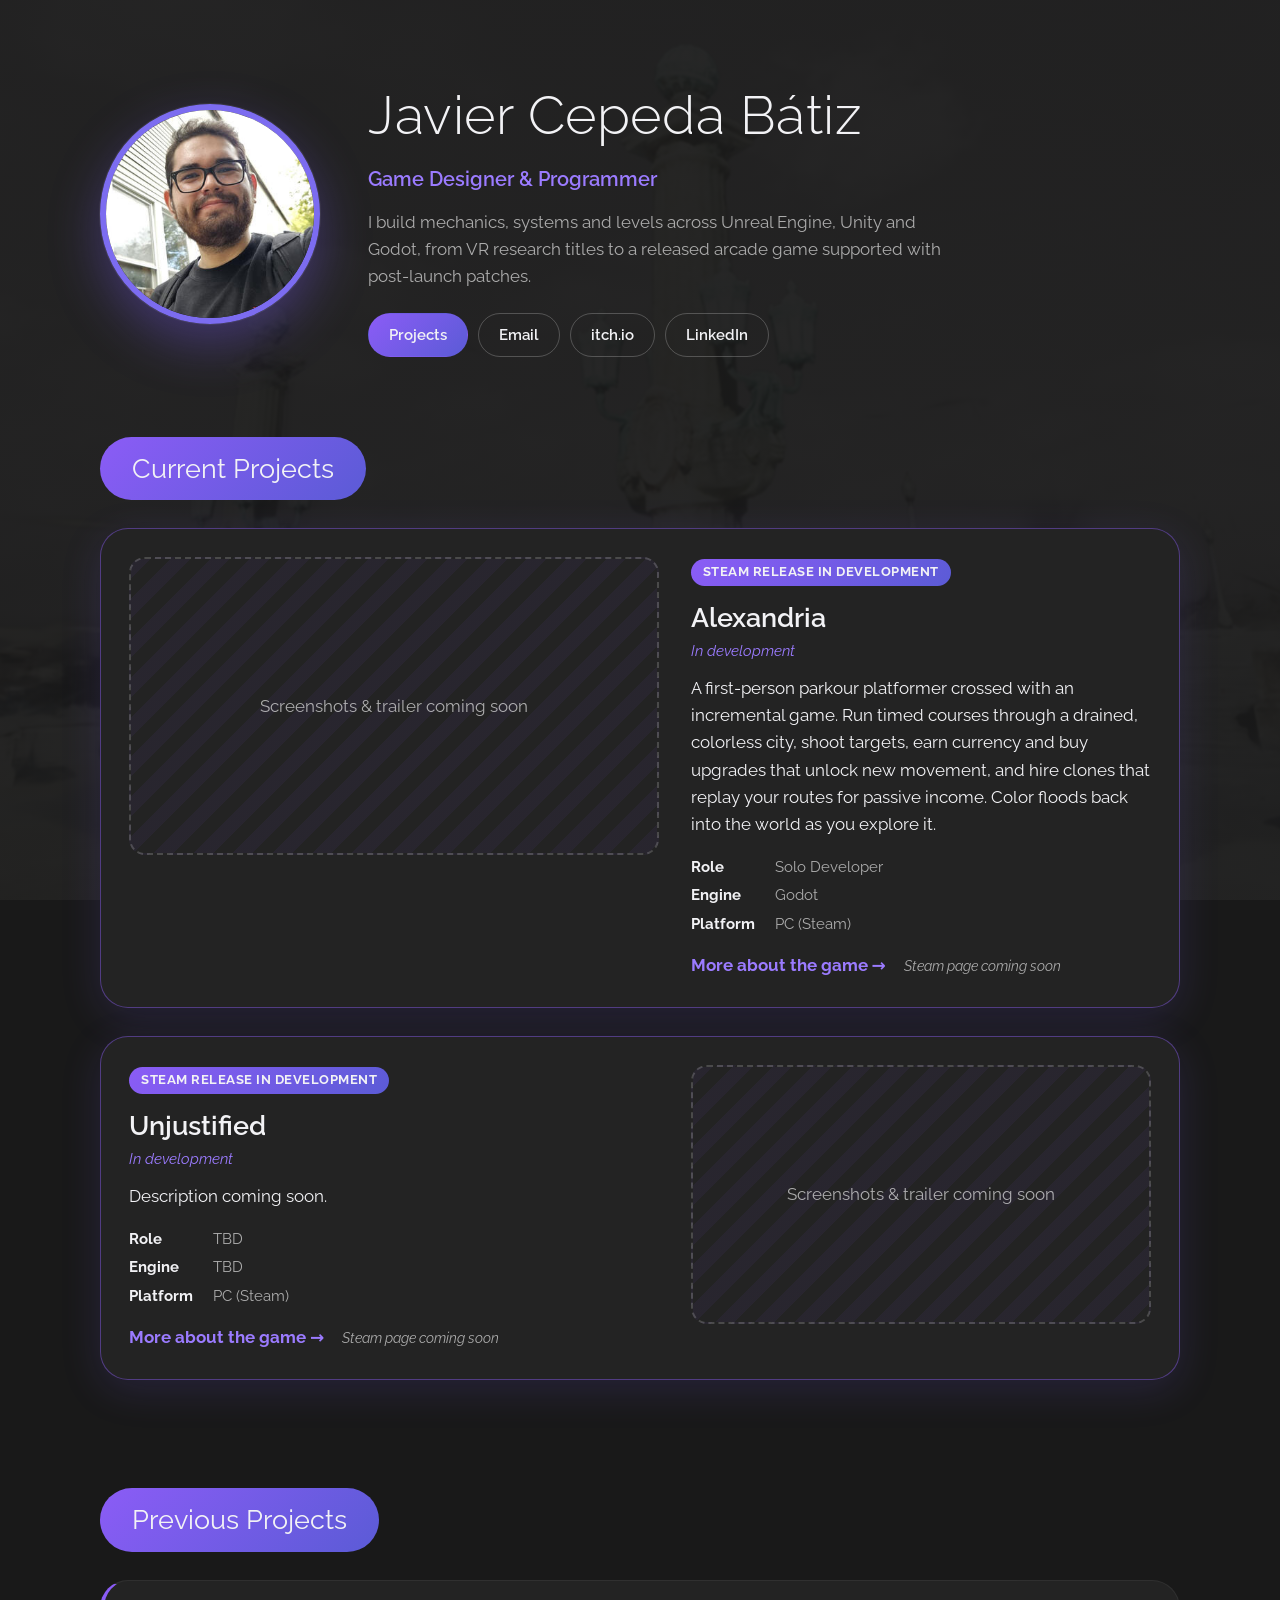
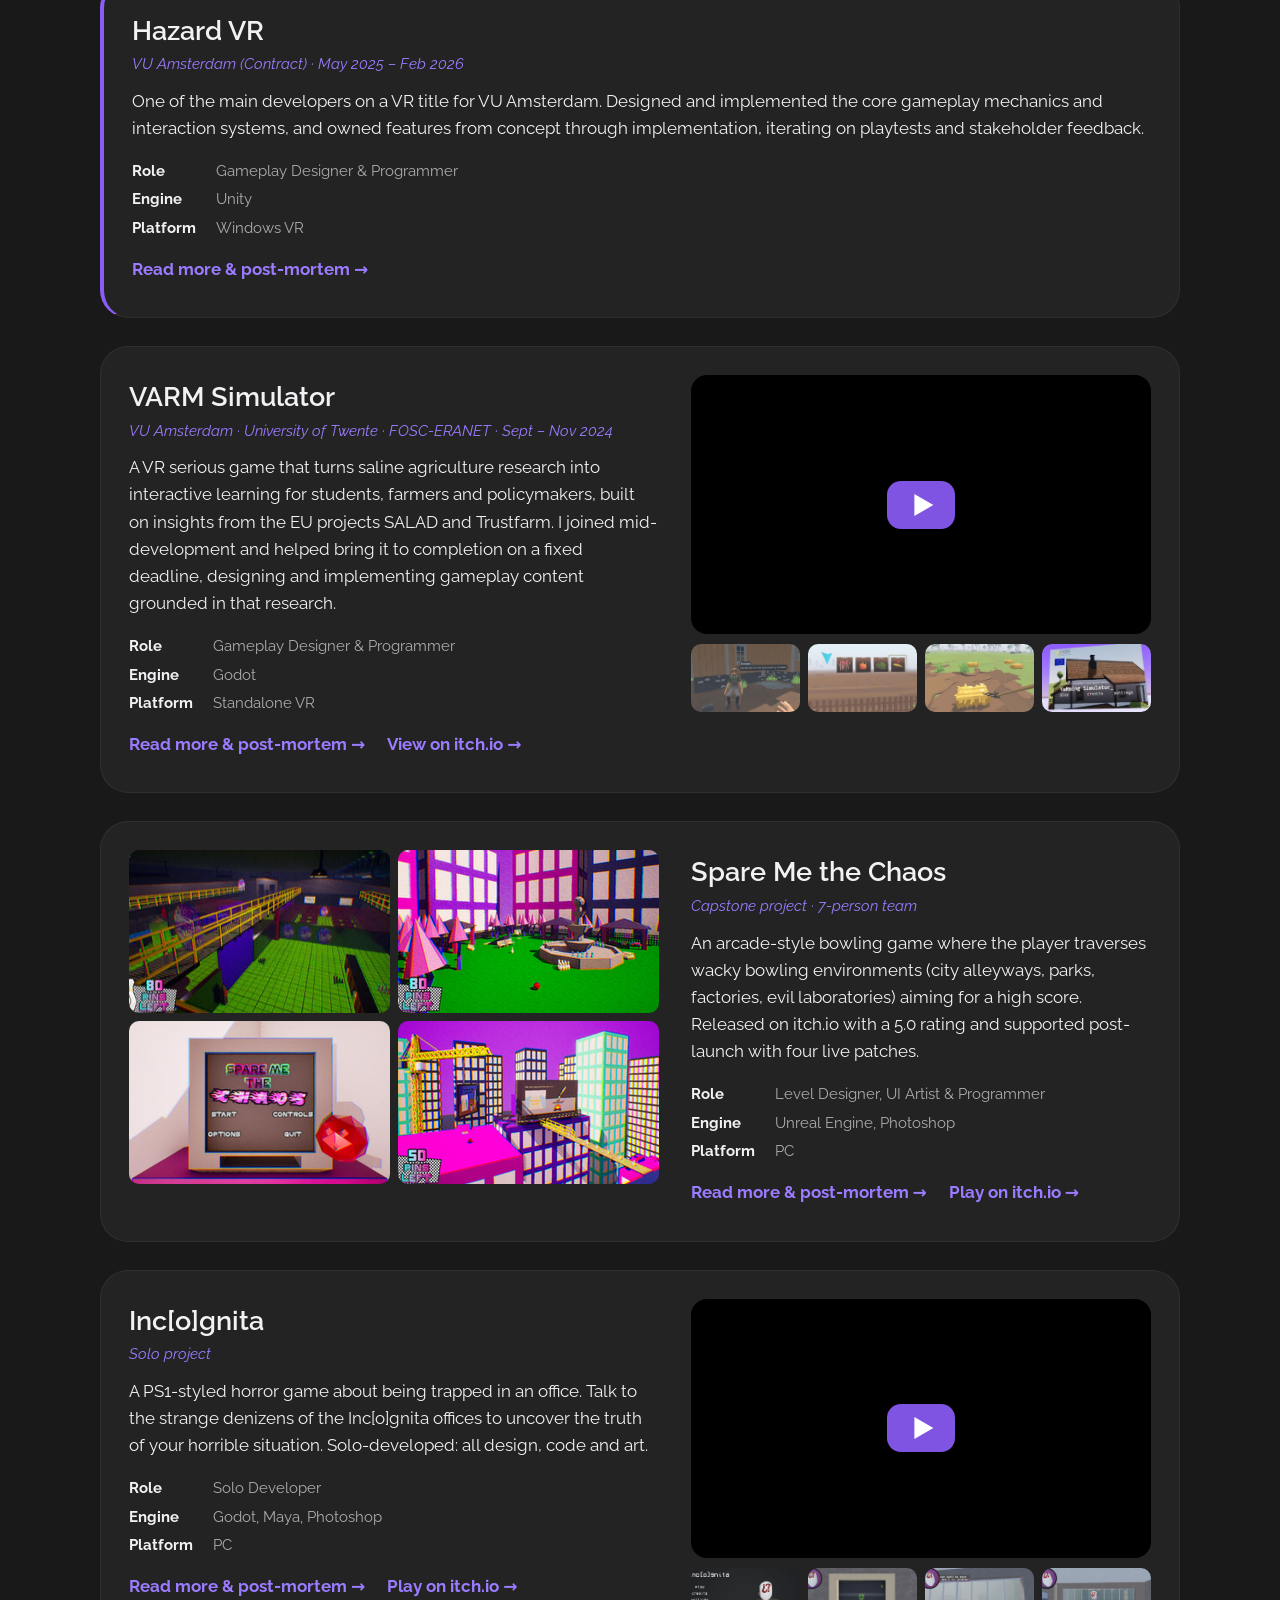
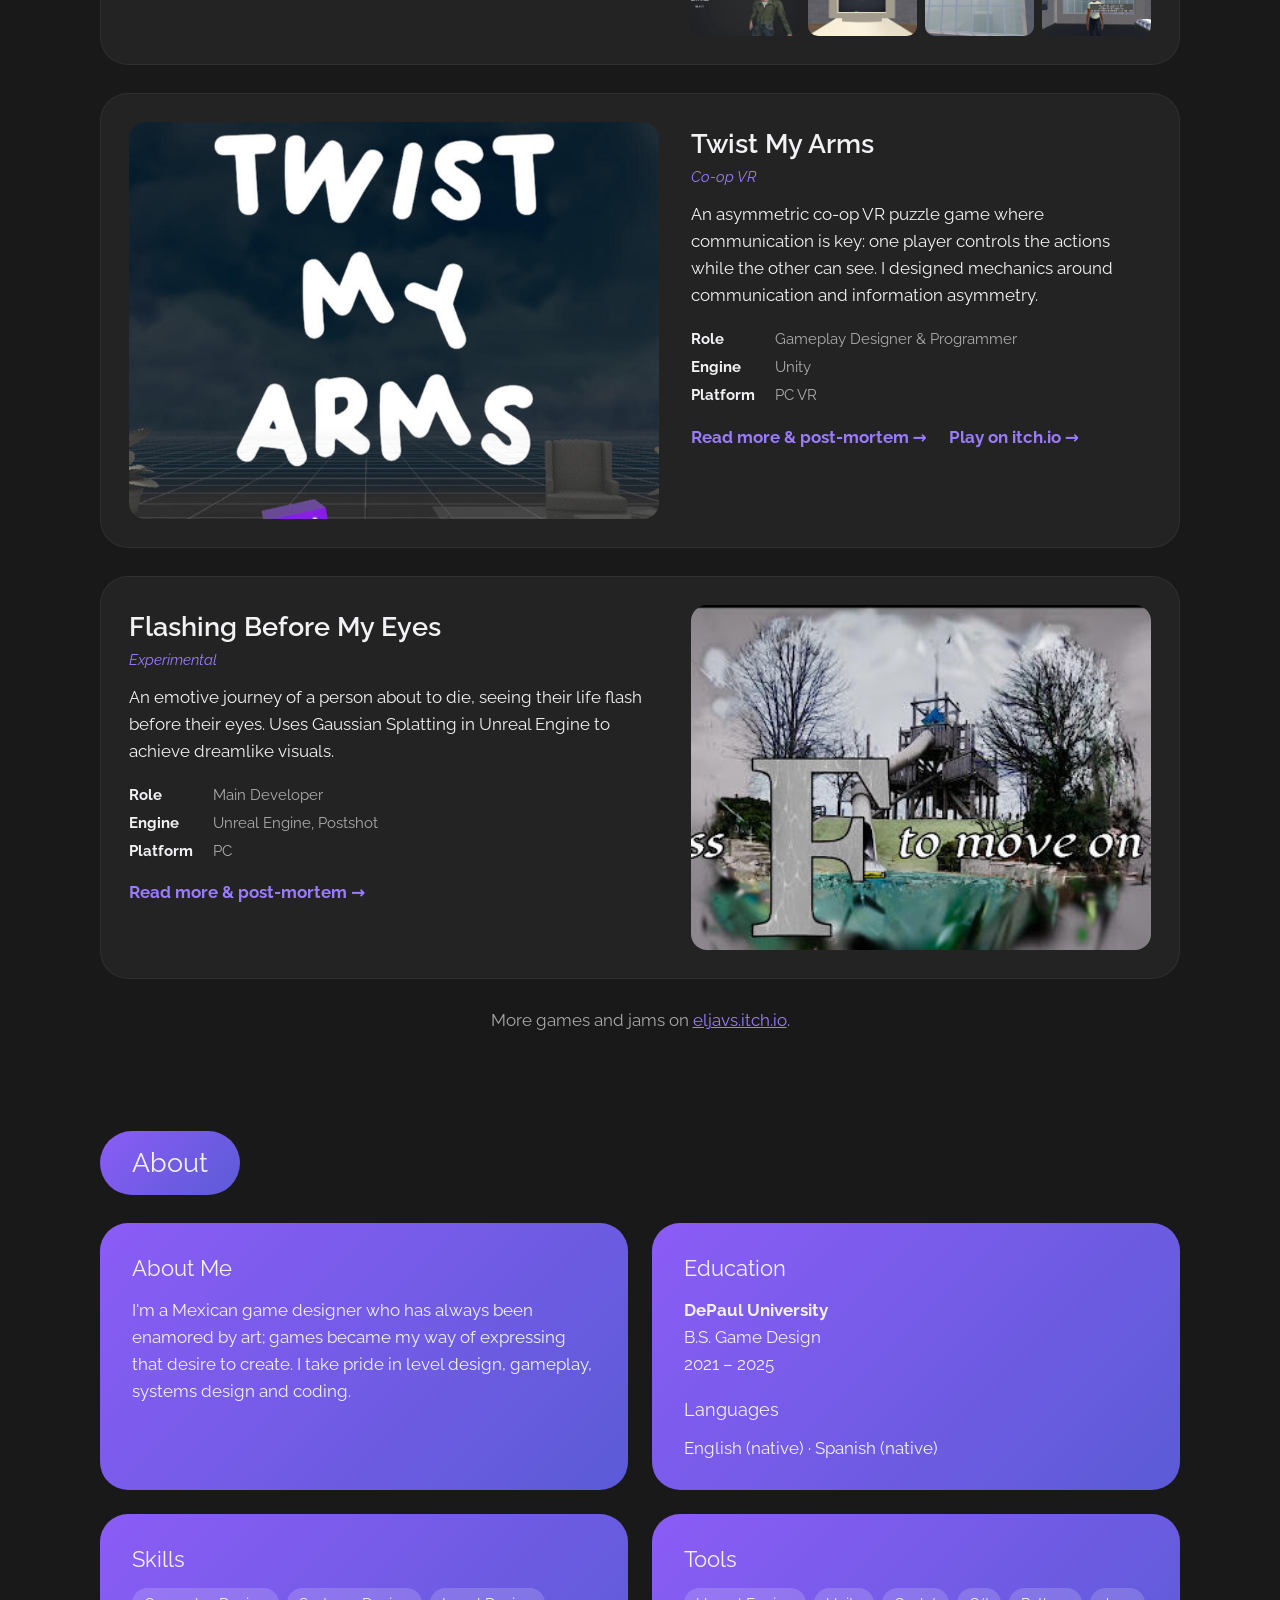
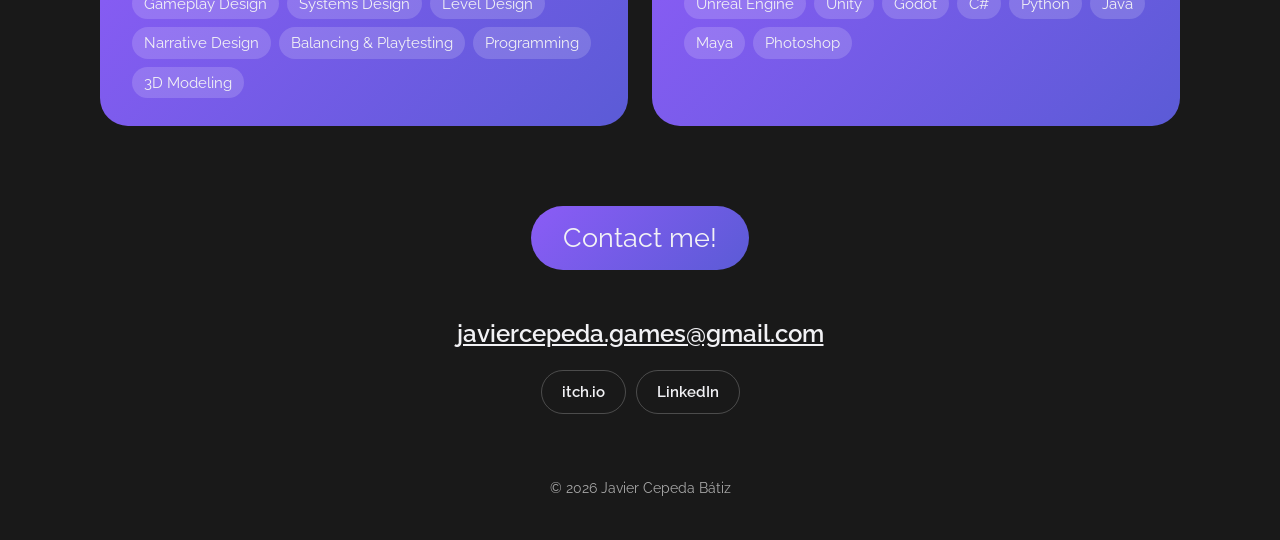
==== index.html @ 4eecac0d "Add current projects (Alexandria, Unjustified) and per-game pages with Markdown write-ups Co-Authore" ====
<!doctype html>
<html lang="en">
<head>
  <meta charset="utf-8">
  <meta name="viewport" content="width=device-width, initial-scale=1">
  <title>Javier Cepeda Bátiz · Game Designer & Programmer</title>
  <meta name="description" content="Portfolio of Javier Cepeda Bátiz, game designer and programmer working in Unreal Engine, Unity and Godot.">
  <meta property="og:title" content="Javier Cepeda Bátiz · Game Designer & Programmer">
  <meta property="og:description" content="Gameplay, systems and level design across Unreal Engine, Unity and Godot.">
  <meta property="og:image" content="assets/img/about.jpg">
  <link rel="icon" href="assets/img/about.jpg">
  <link rel="preconnect" href="https://fonts.googleapis.com">
  <link rel="preconnect" href="https://fonts.gstatic.com" crossorigin>
  <link href="https://fonts.googleapis.com/css2?family=Raleway:wght@300;400;600;700&display=swap" rel="stylesheet">
  <link rel="stylesheet" href="style.css">
</head>
<body>

<header class="hero">
  <div class="wrap hero-inner">
    <img class="avatar" src="assets/img/about.jpg" alt="Javier Cepeda Bátiz" width="300" height="300">
    <div>
      <h1>Javier Cepeda Bátiz</h1>
      <p class="tagline">Game Designer &amp; Programmer</p>
      <p class="lede">I build mechanics, systems and levels across Unreal Engine, Unity and Godot, from VR research titles to a released arcade game supported with post-launch patches.</p>
      <nav class="links">
        <a class="btn primary" href="#current">Projects</a>
        <a class="btn" href="mailto:javiercepeda.games@gmail.com">Email</a>
        <a class="btn" href="https://eljavs.itch.io/" target="_blank" rel="noopener">itch.io</a>
        <a class="btn" href="https://www.linkedin.com/in/javier-cepbat/" target="_blank" rel="noopener">LinkedIn</a>
      </nav>
    </div>
  </div>
</header>

<main>

  <!-- ─── Current projects ──────────────────────────────────────
       Media: swap the <div class="placeholder"> for a .yt video, a .gallery or an <img class="cover">.
       Steam: replace the "Coming soon" span with
       <a class="btn primary" href="STEAM_URL" target="_blank" rel="noopener">Wishlist on Steam</a> -->
  <section id="current" class="wrap">
    <h2 class="section-title">Current Projects</h2>

    <article class="project current">
      <div class="media">
        <div class="placeholder">Screenshots &amp; trailer coming soon</div>
      </div>
      <div class="project-body">
        <span class="badge">Steam release in development</span>
        <h3><a href="games/alexandria.html">Alexandria</a></h3>
        <p class="meta">In development</p>
        <p>A first-person parkour platformer crossed with an incremental game. Run timed courses through a drained, colorless city, shoot targets, earn currency and buy upgrades that unlock new movement, and hire clones that replay your routes for passive income. Color floods back into the world as you explore it.</p>
        <dl class="facts">
          <div><dt>Role</dt><dd>Solo Developer</dd></div>
          <div><dt>Engine</dt><dd>Godot</dd></div>
          <div><dt>Platform</dt><dd>PC (Steam)</dd></div>
        </dl>
        <div class="actions">
          <a class="play" href="games/alexandria.html">More about the game →</a>
          <span class="soon">Steam page coming soon</span>
        </div>
      </div>
    </article>

    <article class="project current">
      <div class="media">
        <div class="placeholder">Screenshots &amp; trailer coming soon</div>
      </div>
      <div class="project-body">
        <span class="badge">Steam release in development</span>
        <h3><a href="games/unjustified.html">Unjustified</a></h3>
        <p class="meta">In development</p>
        <p>Description coming soon.</p>
        <dl class="facts">
          <div><dt>Role</dt><dd>TBD</dd></div>
          <div><dt>Engine</dt><dd>TBD</dd></div>
          <div><dt>Platform</dt><dd>PC (Steam)</dd></div>
        </dl>
        <div class="actions">
          <a class="play" href="games/unjustified.html">More about the game →</a>
          <span class="soon">Steam page coming soon</span>
        </div>
      </div>
    </article>
  </section>

  <!-- ─── Previous projects ──────────────────────────────────────
       To add a project, copy one <article class="project"> block and make a page in games/.
       Video: <div class="yt" data-id="YOUTUBE_ID"></div>
       Gallery: <div class="gallery"> with <img> tags, any count. -->
  <section id="projects" class="wrap">
    <h2 class="section-title">Previous Projects</h2>

    <article class="project">
      <div class="project-body">
        <h3><a href="games/hazard-vr.html">Hazard VR</a></h3>
        <p class="meta">VU Amsterdam (Contract) · May 2025 – Feb 2026</p>
        <p>One of the main developers on a VR title for VU Amsterdam. Designed and implemented the core gameplay mechanics and interaction systems, and owned features from concept through implementation, iterating on playtests and stakeholder feedback.</p>
        <dl class="facts">
          <div><dt>Role</dt><dd>Gameplay Designer &amp; Programmer</dd></div>
          <div><dt>Engine</dt><dd>Unity</dd></div>
          <div><dt>Platform</dt><dd>Windows VR</dd></div>
        </dl>
        <a class="play" href="games/hazard-vr.html">Read more &amp; post-mortem →</a>
      </div>
    </article>

    <article class="project">
      <div class="media">
        <div class="yt" data-id="v4Tg9R4nQl0" data-title="VARM Simulator gameplay"></div>
        <div class="gallery">
          <img src="assets/img/varm/1.jpg" alt="VARM Simulator title screen" loading="lazy">
          <img src="assets/img/varm/2.jpg" alt="VARM Simulator screenshot" loading="lazy">
          <img src="assets/img/varm/3.jpg" alt="VARM Simulator screenshot" loading="lazy">
          <img src="assets/img/varm/4.jpg" alt="VARM Simulator screenshot" loading="lazy">
        </div>
      </div>
      <div class="project-body">
        <h3><a href="games/varm-simulator.html">VARM Simulator</a></h3>
        <p class="meta">VU Amsterdam · University of Twente · FOSC-ERANET · Sept – Nov 2024</p>
        <p>A VR serious game that turns saline agriculture research into interactive learning for students, farmers and policymakers, built on insights from the EU projects SALAD and Trustfarm. I joined mid-development and helped bring it to completion on a fixed deadline, designing and implementing gameplay content grounded in that research.</p>
        <dl class="facts">
          <div><dt>Role</dt><dd>Gameplay Designer &amp; Programmer</dd></div>
          <div><dt>Engine</dt><dd>Godot</dd></div>
          <div><dt>Platform</dt><dd>Standalone VR</dd></div>
        </dl>
        <a class="play" href="games/varm-simulator.html">Read more &amp; post-mortem →</a>
        <a class="play" href="https://lotcam.itch.io/varm-simulator" target="_blank" rel="noopener">View on itch.io →</a>
      </div>
    </article>

    <article class="project">
      <div class="media">
        <div class="gallery">
          <img src="assets/img/smtc/1.jpg" alt="Spare Me the Chaos title screen" loading="lazy">
          <img src="assets/img/smtc/2.jpg" alt="Spare Me the Chaos screenshot" loading="lazy">
          <img src="assets/img/smtc/3.jpg" alt="Spare Me the Chaos screenshot" loading="lazy">
          <img src="assets/img/smtc/4.jpg" alt="Spare Me the Chaos screenshot" loading="lazy">
        </div>
      </div>
      <div class="project-body">
        <h3><a href="games/spare-me-the-chaos.html">Spare Me the Chaos</a></h3>
        <p class="meta">Capstone project · 7-person team</p>
        <p>An arcade-style bowling game where the player traverses wacky bowling environments (city alleyways, parks, factories, evil laboratories) aiming for a high score. Released on itch.io with a 5.0 rating and supported post-launch with four live patches.</p>
        <dl class="facts">
          <div><dt>Role</dt><dd>Level Designer, UI Artist &amp; Programmer</dd></div>
          <div><dt>Engine</dt><dd>Unreal Engine, Photoshop</dd></div>
          <div><dt>Platform</dt><dd>PC</dd></div>
        </dl>
        <a class="play" href="games/spare-me-the-chaos.html">Read more &amp; post-mortem →</a>
        <a class="play" href="https://one-shot-melee.itch.io/spare-me-the-chaos" target="_blank" rel="noopener">Play on itch.io →</a>
      </div>
    </article>

    <article class="project">
      <div class="media">
        <div class="yt" data-id="aAweH6oul2M" data-title="Inc[o]gnita gameplay"></div>
        <div class="gallery">
          <img src="assets/img/incognita/1.jpg" alt="Inc[o]gnita title screen" loading="lazy">
          <img src="assets/img/incognita/2.jpg" alt="Inc[o]gnita screenshot" loading="lazy">
          <img src="assets/img/incognita/3.jpg" alt="Inc[o]gnita screenshot" loading="lazy">
          <img src="assets/img/incognita/4.jpg" alt="Inc[o]gnita screenshot" loading="lazy">
        </div>
      </div>
      <div class="project-body">
        <h3><a href="games/incognita.html">Inc[o]gnita</a></h3>
        <p class="meta">Solo project</p>
        <p>A PS1-styled horror game about being trapped in an office. Talk to the strange denizens of the Inc[o]gnita offices to uncover the truth of your horrible situation. Solo-developed: all design, code and art.</p>
        <dl class="facts">
          <div><dt>Role</dt><dd>Solo Developer</dd></div>
          <div><dt>Engine</dt><dd>Godot, Maya, Photoshop</dd></div>
          <div><dt>Platform</dt><dd>PC</dd></div>
        </dl>
        <a class="play" href="games/incognita.html">Read more &amp; post-mortem →</a>
        <a class="play" href="https://eljavs.itch.io/incognita" target="_blank" rel="noopener">Play on itch.io →</a>
      </div>
    </article>

    <article class="project">
      <div class="media">
        <img class="cover" src="assets/img/twist-my-arms.jpg" alt="Twist My Arms key art" loading="lazy">
      </div>
      <div class="project-body">
        <h3><a href="games/twist-my-arms.html">Twist My Arms</a></h3>
        <p class="meta">Co-op VR</p>
        <p>An asymmetric co-op VR puzzle game where communication is key: one player controls the actions while the other can see. I designed mechanics around communication and information asymmetry.</p>
        <dl class="facts">
          <div><dt>Role</dt><dd>Gameplay Designer &amp; Programmer</dd></div>
          <div><dt>Engine</dt><dd>Unity</dd></div>
          <div><dt>Platform</dt><dd>PC VR</dd></div>
        </dl>
        <a class="play" href="games/twist-my-arms.html">Read more &amp; post-mortem →</a>
        <a class="play" href="https://cracklycms.itch.io/twist-my-arms-why-dont-you" target="_blank" rel="noopener">Play on itch.io →</a>
      </div>
    </article>

    <article class="project">
      <div class="media">
        <img class="cover" src="assets/img/flashing.jpg" alt="Flashing Before My Eyes screenshot" loading="lazy">
      </div>
      <div class="project-body">
        <h3><a href="games/flashing-before-my-eyes.html">Flashing Before My Eyes</a></h3>
        <p class="meta">Experimental</p>
        <p>An emotive journey of a person about to die, seeing their life flash before their eyes. Uses Gaussian Splatting in Unreal Engine to achieve dreamlike visuals.</p>
        <dl class="facts">
          <div><dt>Role</dt><dd>Main Developer</dd></div>
          <div><dt>Engine</dt><dd>Unreal Engine, Postshot</dd></div>
          <div><dt>Platform</dt><dd>PC</dd></div>
        </dl>
        <a class="play" href="games/flashing-before-my-eyes.html">Read more &amp; post-mortem →</a>
      </div>
    </article>

    <p class="more">More games and jams on <a href="https://eljavs.itch.io/" target="_blank" rel="noopener">eljavs.itch.io</a>.</p>
  </section>

  <!-- ─── About ─────────────────────────────────────────────────── -->
  <section id="about" class="wrap">
    <h2 class="section-title">About</h2>
    <div class="cards">
      <div class="card">
        <h3>About Me</h3>
        <p>I'm a Mexican game designer who has always been enamored by art; games became my way of expressing that desire to create. I take pride in level design, gameplay, systems design and coding.</p>
      </div>
      <div class="card">
        <h3>Education</h3>
        <p><strong>DePaul University</strong><br>B.S. Game Design<br>2021 – 2025</p>
        <h3 class="sub">Languages</h3>
        <p>English (native) · Spanish (native)</p>
      </div>
      <div class="card">
        <h3>Skills</h3>
        <ul class="tags">
          <li>Gameplay Design</li><li>Systems Design</li><li>Level Design</li><li>Narrative Design</li>
          <li>Balancing &amp; Playtesting</li><li>Programming</li><li>3D Modeling</li>
        </ul>
      </div>
      <div class="card">
        <h3>Tools</h3>
        <ul class="tags">
          <li>Unreal Engine</li><li>Unity</li><li>Godot</li>
          <li>C#</li><li>Python</li><li>Java</li>
          <li>Maya</li><li>Photoshop</li>
        </ul>
      </div>
    </div>
  </section>

  <!-- ─── Contact ───────────────────────────────────────────────── -->
  <section id="contact" class="wrap contact">
    <h2 class="section-title">Contact me!</h2>
    <p><a class="email" href="mailto:javiercepeda.games@gmail.com">javiercepeda.games@gmail.com</a></p>
    <nav class="links center">
      <a class="btn" href="https://eljavs.itch.io/" target="_blank" rel="noopener">itch.io</a>
      <a class="btn" href="https://www.linkedin.com/in/javier-cepbat/" target="_blank" rel="noopener">LinkedIn</a>
    </nav>
  </section>
</main>

<footer class="wrap">© <span id="year">2026</span> Javier Cepeda Bátiz</footer>

<dialog id="lightbox"><img alt=""><button aria-label="Close">×</button></dialog>

<script src="main.js" defer></script>
</body>
</html>
---- style.css ----
:root {
  --bg: #191919;
  --panel: #232323;
  --text: #f2f2f5;
  --muted: rgba(255, 255, 255, .62);
  --grad: linear-gradient(135deg, #8b5cf6, #5b5bd6);
  --accent: #9b7bff;
  --radius: 28px;
}

* { box-sizing: border-box; }
html { scroll-behavior: smooth; }
body {
  margin: 0;
  background:
    linear-gradient(rgba(25, 25, 25, .93), rgba(25, 25, 25, .97)),
    url("assets/img/bg.jpg") center top / cover fixed;
  background-color: var(--bg);
  color: var(--text);
  font: 400 17px/1.6 Raleway, system-ui, sans-serif;
}
img { max-width: 100%; display: block; }
a { color: var(--accent); }
.wrap { width: min(1080px, 100% - 32px); margin-inline: auto; }

/* ─── Hero ─── */
.hero { padding: 72px 0 40px; }
.hero-inner { display: flex; gap: 48px; align-items: center; }
.avatar {
  width: 220px; height: 220px; flex: none;
  border-radius: 50%; object-fit: cover;
  border: 6px solid #7c6cf0;
  box-shadow: 0 0 0 1px rgba(255,255,255,.08), 0 20px 50px rgba(124, 92, 246, .35);
}
h1 { font-size: clamp(2.2rem, 5vw, 3.4rem); font-weight: 300; margin: 0; letter-spacing: .01em; }
.tagline { margin: 4px 0 14px; font-size: 1.25rem; color: var(--accent); font-weight: 600; }
.lede { margin: 0 0 22px; color: var(--muted); max-width: 60ch; }

.links { display: flex; flex-wrap: wrap; gap: 10px; }
.links.center { justify-content: center; }
.btn {
  padding: 9px 20px; border-radius: 999px;
  border: 1px solid rgba(255,255,255,.22);
  color: var(--text); text-decoration: none; font-weight: 600; font-size: .95rem;
  transition: background .2s, border-color .2s;
}
.btn:hover { background: rgba(255,255,255,.08); border-color: rgba(255,255,255,.4); }
.btn.primary { background: var(--grad); border-color: transparent; }
.btn.primary:hover { filter: brightness(1.1); }

/* ─── Sections ─── */
section { padding: 40px 0; }
.section-title {
  display: inline-block; margin: 0 0 28px;
  padding: 10px 32px; border-radius: 999px;
  background: var(--grad); font-weight: 400; font-size: 1.7rem;
}

/* ─── Projects ─── */
.project {
  display: grid; grid-template-columns: 1.15fr 1fr; gap: 32px;
  background: var(--panel); border: 1px solid rgba(255,255,255,.06);
  border-radius: var(--radius); padding: 28px; margin-bottom: 28px;
}
.project:nth-of-type(even) .media { order: 2; }
.project:not(:has(.media)) { grid-template-columns: 1fr; border-left: 4px solid #8b5cf6; }
.project h3 { margin: 0; font-size: 1.7rem; font-weight: 600; }
.meta { margin: 2px 0 12px; color: var(--accent); font-size: .92rem; font-style: italic; }
.project-body p { margin-top: 0; }
.facts { margin: 16px 0; display: grid; gap: 4px; font-size: .95rem; }
.facts div { display: flex; gap: 8px; }
.facts dt { font-weight: 700; min-width: 76px; }
.facts dd { margin: 0; color: var(--muted); }
.play { font-weight: 700; text-decoration: none; }
.play:hover { text-decoration: underline; }
.more { text-align: center; color: var(--muted); }

.media { display: grid; gap: 10px; align-content: start; }
.cover { border-radius: 16px; width: 100%; aspect-ratio: 4/3; object-fit: cover; object-position: top; cursor: zoom-in; }
.gallery { display: grid; grid-template-columns: repeat(4, 1fr); gap: 8px; }
.gallery img {
  aspect-ratio: 16/10; object-fit: cover; width: 100%;
  border-radius: 10px; cursor: zoom-in; transition: transform .2s;
}
.gallery img:hover { transform: scale(1.04); }
.media > .gallery:only-child { grid-template-columns: repeat(2, 1fr); }

/* Lite YouTube embed: thumbnail until clicked */
.yt {
  position: relative; aspect-ratio: 16/9; border-radius: 16px; overflow: hidden;
  background: #000 center / cover; cursor: pointer;
}
.yt::after {
  content: ""; position: absolute; inset: 50% auto auto 50%;
  width: 68px; height: 48px; translate: -50% -50%;
  border-radius: 14px; background: rgba(139, 92, 246, .92);
  clip-path: none;
}
.yt::before {
  content: ""; position: absolute; inset: 50% auto auto 50%; z-index: 1;
  translate: -35% -50%;
  border-style: solid; border-width: 11px 0 11px 19px;
  border-color: transparent transparent transparent #fff;
}
.yt:hover::after { background: #8b5cf6; }
.yt iframe { position: absolute; inset: 0; width: 100%; height: 100%; border: 0; }
.yt.playing::before, .yt.playing::after { display: none; }

/* ─── About ─── */
.cards { display: grid; grid-template-columns: repeat(2, 1fr); gap: 24px; }
.card { background: var(--grad); border-radius: var(--radius); padding: 28px 32px; }
.card h3 { margin: 0 0 10px; font-weight: 400; font-size: 1.4rem; }
.card h3.sub { margin-top: 18px; font-size: 1.1rem; }
.card p { margin: 0; }
.tags { list-style: none; padding: 0; margin: 0; display: flex; flex-wrap: wrap; gap: 8px; }
.tags li { background: rgba(255,255,255,.16); padding: 4px 12px; border-radius: 999px; font-size: .92rem; }

/* ─── Contact / footer ─── */
.contact { text-align: center; }
.email { font-size: clamp(1.1rem, 3vw, 1.5rem); color: var(--text); font-weight: 600; }
footer { padding: 24px 0 40px; text-align: center; color: var(--muted); font-size: .85rem; }

/* ─── Lightbox ─── */
dialog#lightbox { padding: 0; border: 0; background: transparent; max-width: 94vw; max-height: 92vh; }
dialog#lightbox::backdrop { background: rgba(0,0,0,.85); }
dialog#lightbox img { max-width: 94vw; max-height: 92vh; border-radius: 12px; }
dialog#lightbox button {
  position: absolute; top: 8px; right: 8px; width: 40px; height: 40px;
  border: 0; border-radius: 50%; background: rgba(0,0,0,.6); color: #fff; font-size: 24px; cursor: pointer;
}

/* ─── Mobile ─── */
@media (max-width: 800px) {
  .hero { padding-top: 48px; }
  .hero-inner { flex-direction: column; text-align: center; gap: 24px; }
  .hero .links { justify-content: center; }
  .avatar { width: 170px; height: 170px; }
  .project { grid-template-columns: 1fr; padding: 20px; gap: 20px; }
  .project:nth-of-type(even) .media { order: 0; }
  .cards { grid-template-columns: 1fr; }
  .gallery { grid-template-columns: repeat(2, 1fr); }
  .section-title { font-size: 1.4rem; }
}

/* ─── Current projects / links ─── */
.project h3 a { color: inherit; text-decoration: none; }
.project h3 a:hover { color: var(--accent); }
.play { display: inline-block; margin: 0 18px 6px 0; }
.actions { display: flex; flex-wrap: wrap; align-items: center; gap: 6px 18px; }
.actions .play { margin: 0; }
.soon { color: var(--muted); font-size: .9rem; font-style: italic; }
.badge {
  display: inline-block; margin-bottom: 10px; padding: 3px 12px; border-radius: 999px;
  background: var(--grad); font-size: .8rem; font-weight: 700; letter-spacing: .04em; text-transform: uppercase;
}
.project.current { border: 1px solid rgba(139, 92, 246, .45); box-shadow: 0 10px 40px rgba(124, 92, 246, .15); }
.placeholder {
  display: grid; place-items: center; aspect-ratio: 16/9; border-radius: 16px; padding: 16px; text-align: center;
  border: 2px dashed rgba(255,255,255,.18); color: var(--muted);
  background: repeating-linear-gradient(135deg, rgba(139,92,246,.06) 0 14px, transparent 14px 28px);
}

/* ─── Game pages ─── */
.back { display: inline-block; margin: 32px 0 0; color: var(--muted); text-decoration: none; font-weight: 600; }
.back:hover { color: var(--text); }
.game-hero { padding: 24px 0 8px; }
.game-hero h1 { margin-top: 4px; }
.game-hero .lede { margin-top: 10px; }
.game-layout { display: grid; grid-template-columns: 1fr 300px; gap: 32px; align-items: start; }
.game-layout .media { margin-bottom: 8px; }
.info { background: var(--panel); border: 1px solid rgba(255,255,255,.06); border-radius: 20px; padding: 22px; position: sticky; top: 20px; }
.info h2 { margin: 0 0 8px; font-size: 1.1rem; }
.info .facts { margin: 0 0 16px; }
.info .facts div { flex-direction: column; gap: 0; }
.info .links { flex-direction: column; }
.info .btn { text-align: center; }
.writeup h2 { font-size: 1.6rem; font-weight: 600; margin: 36px 0 10px; }
.writeup h3 { font-size: 1.2rem; margin: 26px 0 8px; color: var(--accent); }
.writeup p, .writeup li { color: rgba(255,255,255,.85); }
.writeup img { border-radius: 12px; margin: 16px 0; }
.writeup blockquote { margin: 16px 0; padding: 4px 18px; border-left: 3px solid #8b5cf6; color: var(--muted); }
.writeup code { background: rgba(255,255,255,.08); padding: 1px 6px; border-radius: 6px; }
.empty-note { padding: 22px; border-radius: 16px; border: 2px dashed rgba(255,255,255,.14); color: var(--muted); font-style: italic; }
@media (max-width: 800px) {
  .game-layout { grid-template-columns: 1fr; }
  .info { position: static; }
}
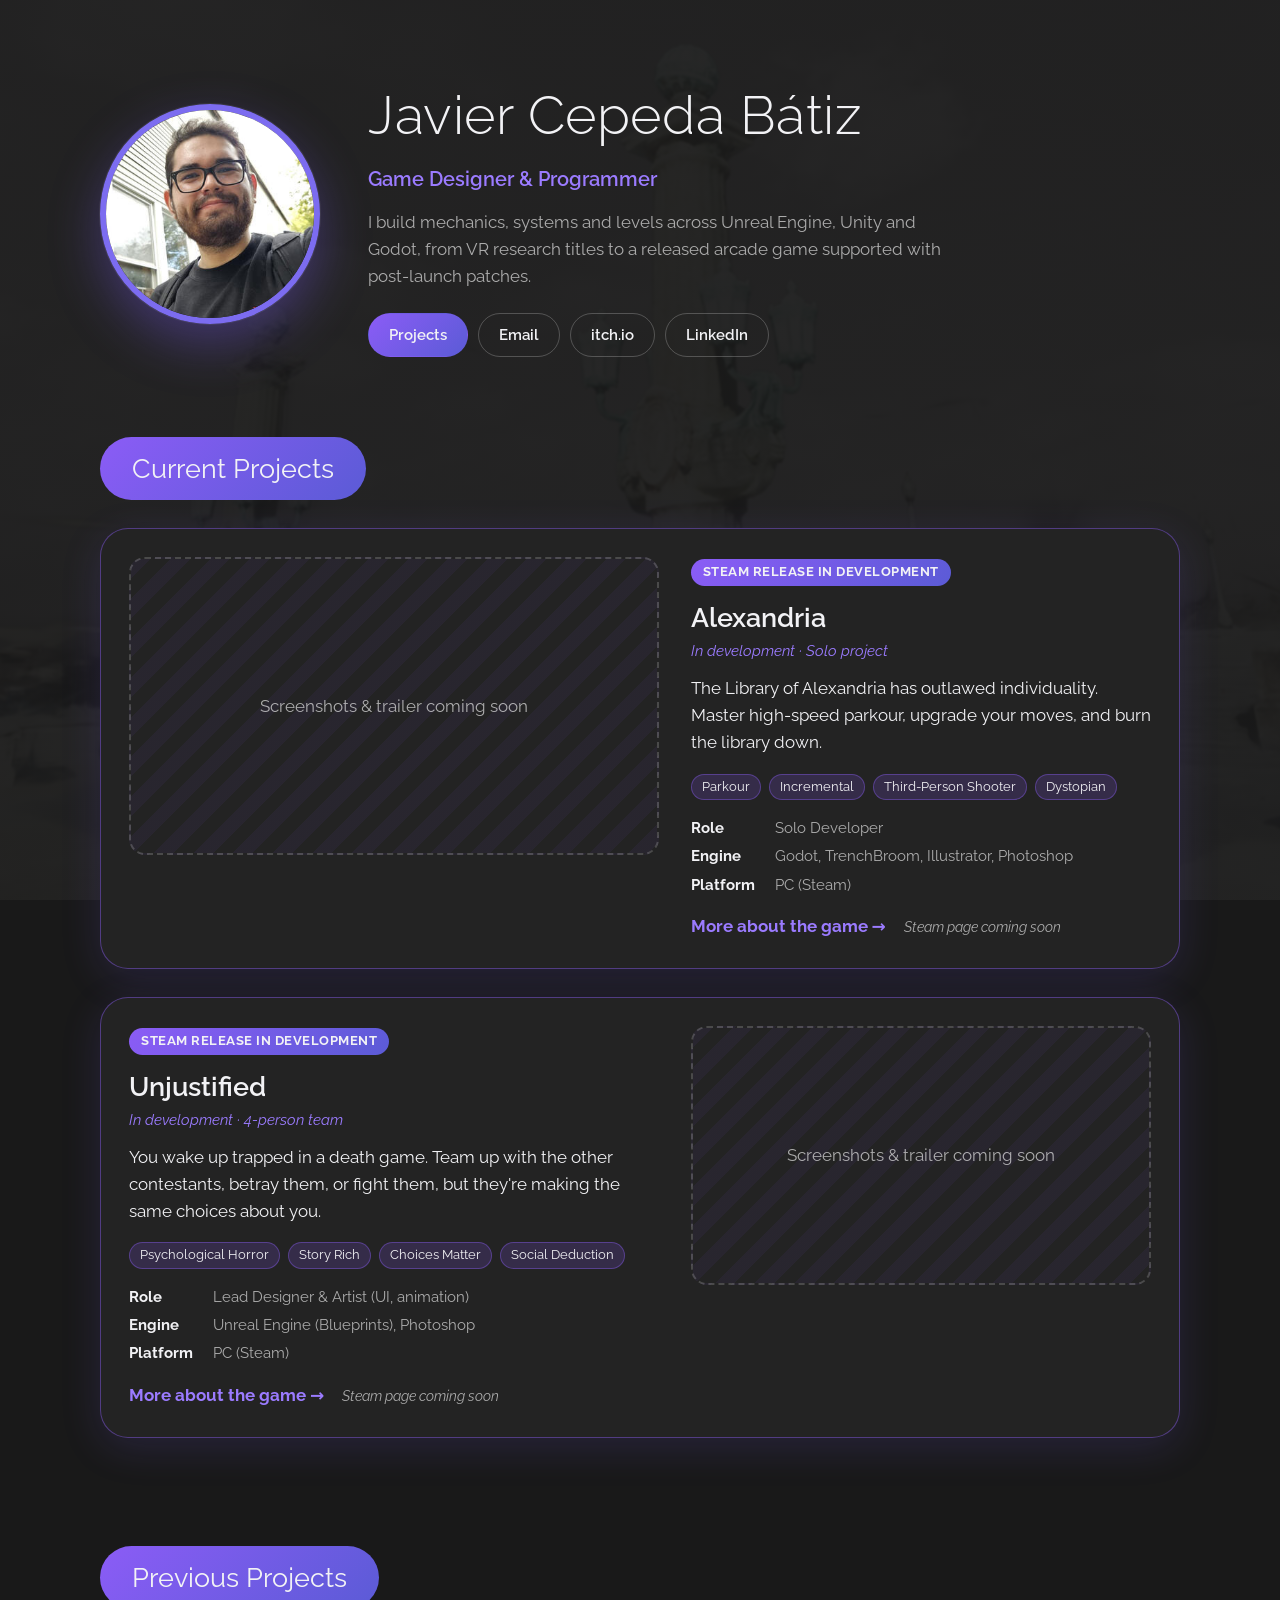
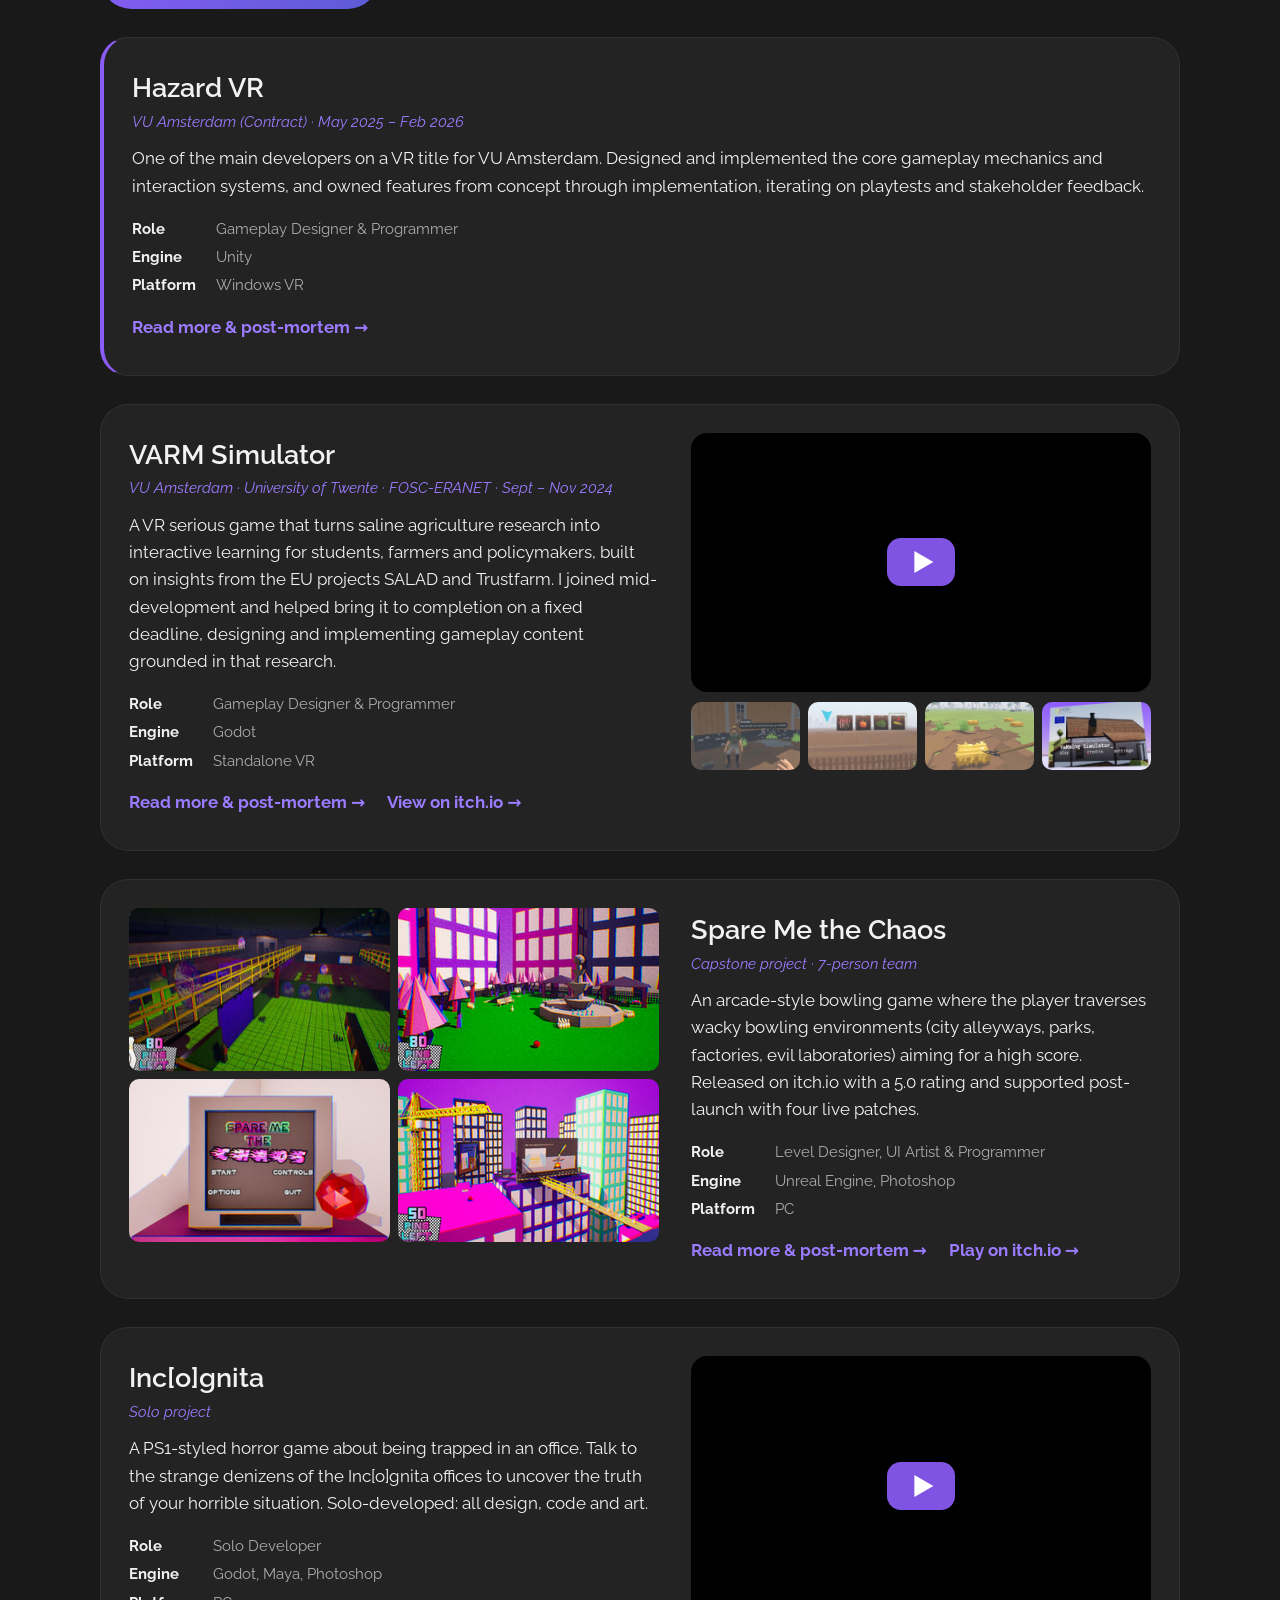
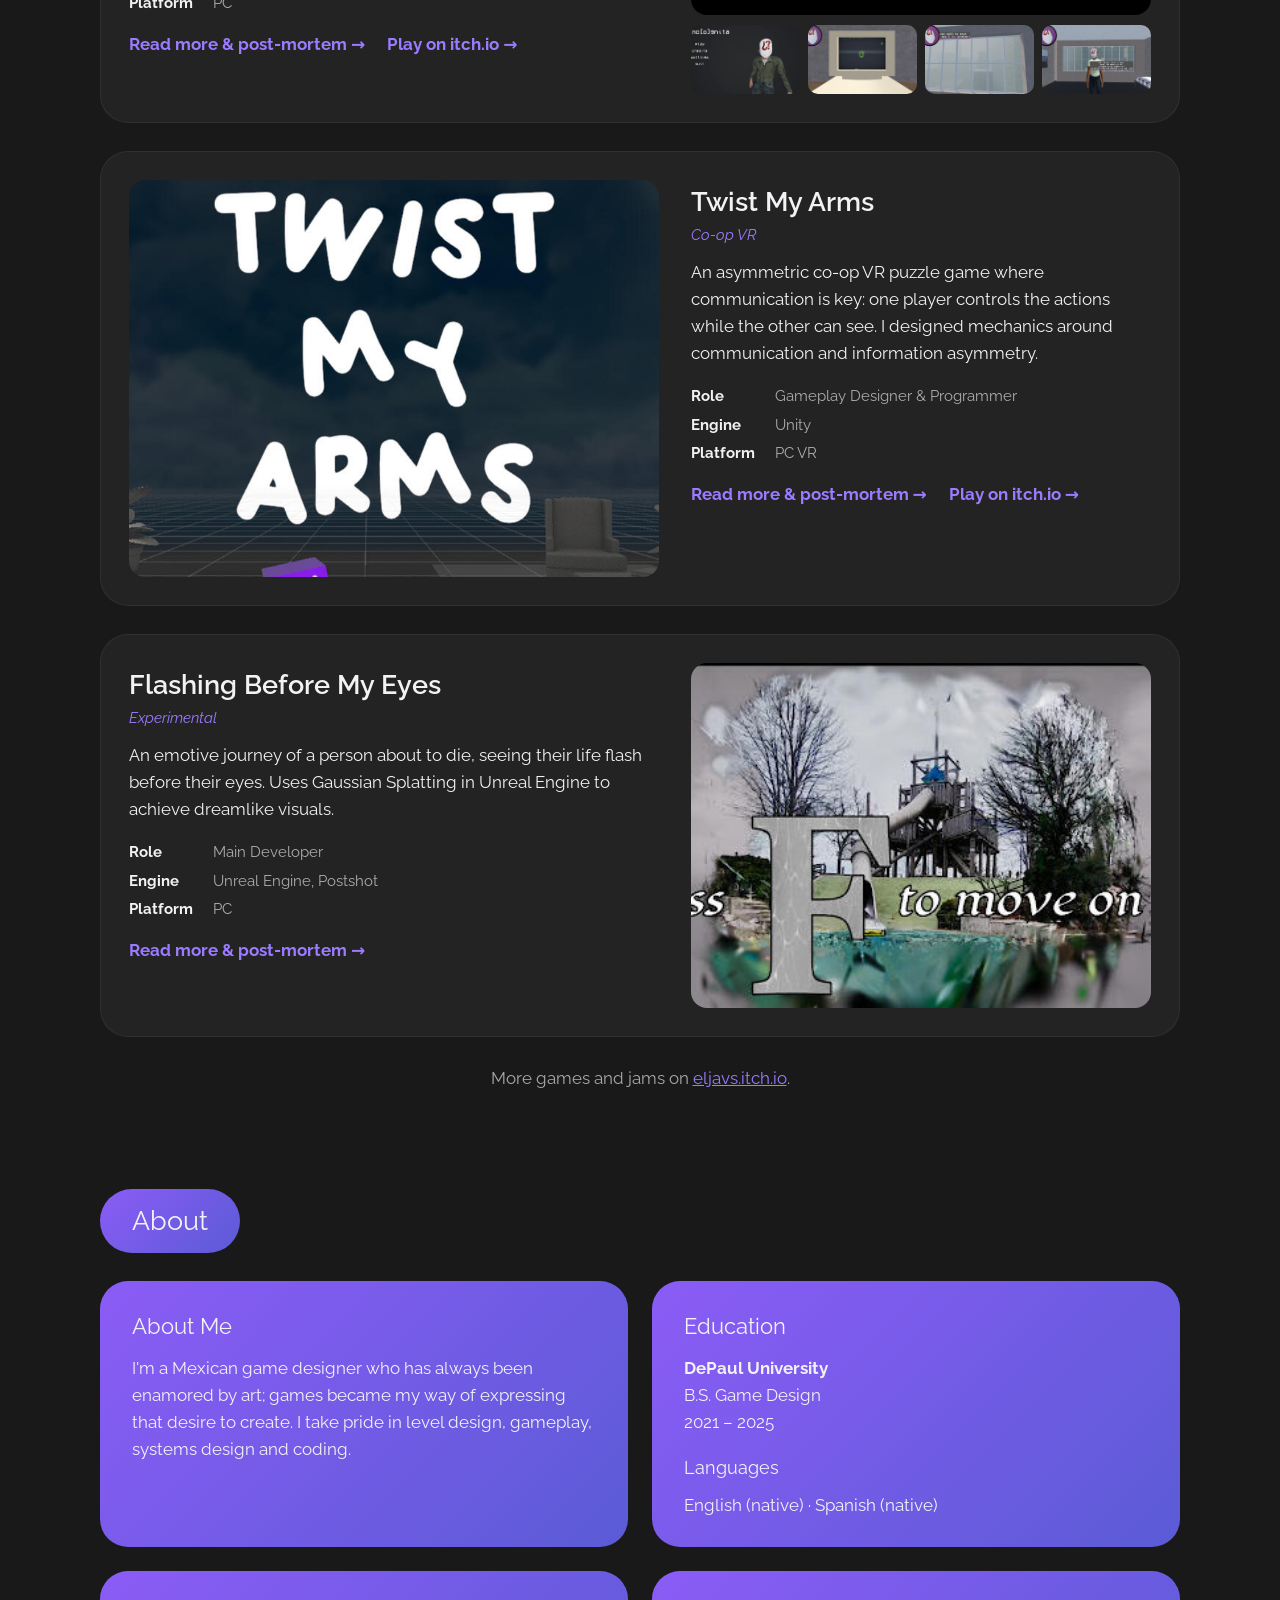
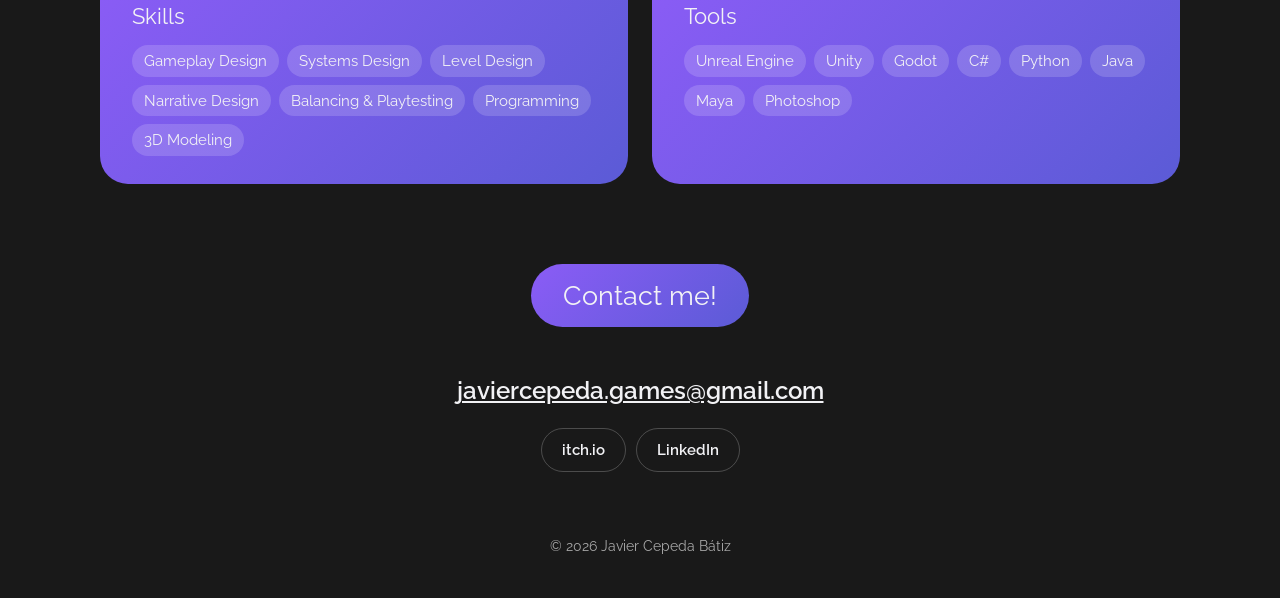
==== commit fb691724: "Fill in Alexandria and Unjustified: pitches, descriptions, tags, team and tools Co-Authored-By: Clau" ====
--- a/index.html
+++ b/index.html
@@ -49,11 +49,12 @@
       <div class="project-body">
         <span class="badge">Steam release in development</span>
         <h3><a href="games/alexandria.html">Alexandria</a></h3>
-        <p class="meta">In development</p>
-        <p>A first-person parkour platformer crossed with an incremental game. Run timed courses through a drained, colorless city, shoot targets, earn currency and buy upgrades that unlock new movement, and hire clones that replay your routes for passive income. Color floods back into the world as you explore it.</p>
+        <p class="meta">In development · Solo project</p>
+        <p>The Library of Alexandria has outlawed individuality. Master high-speed parkour, upgrade your moves, and burn the library down.</p>
+        <ul class="tags small"><li>Parkour</li><li>Incremental</li><li>Third-Person Shooter</li><li>Dystopian</li></ul>
         <dl class="facts">
           <div><dt>Role</dt><dd>Solo Developer</dd></div>
-          <div><dt>Engine</dt><dd>Godot</dd></div>
+          <div><dt>Engine</dt><dd>Godot, TrenchBroom, Illustrator, Photoshop</dd></div>
           <div><dt>Platform</dt><dd>PC (Steam)</dd></div>
         </dl>
         <div class="actions">
@@ -70,11 +71,12 @@
       <div class="project-body">
         <span class="badge">Steam release in development</span>
         <h3><a href="games/unjustified.html">Unjustified</a></h3>
-        <p class="meta">In development</p>
-        <p>Description coming soon.</p>
-        <dl class="facts">
-          <div><dt>Role</dt><dd>TBD</dd></div>
-          <div><dt>Engine</dt><dd>TBD</dd></div>
+        <p class="meta">In development · 4-person team</p>
+        <p>You wake up trapped in a death game. Team up with the other contestants, betray them, or fight them, but they're making the same choices about you.</p>
+        <ul class="tags small"><li>Psychological Horror</li><li>Story Rich</li><li>Choices Matter</li><li>Social Deduction</li></ul>
+        <dl class="facts">
+          <div><dt>Role</dt><dd>Lead Designer &amp; Artist (UI, animation)</dd></div>
+          <div><dt>Engine</dt><dd>Unreal Engine (Blueprints), Photoshop</dd></div>
           <div><dt>Platform</dt><dd>PC (Steam)</dd></div>
         </dl>
         <div class="actions">
--- a/style.css
+++ b/style.css
@@ -185,3 +185,5 @@
   .game-layout { grid-template-columns: 1fr; }
   .info { position: static; }
 }
+.tags.small { margin: 0 0 4px; }
+.tags.small li { background: rgba(139, 92, 246, .18); border: 1px solid rgba(139, 92, 246, .4); font-size: .8rem; padding: 2px 10px; }
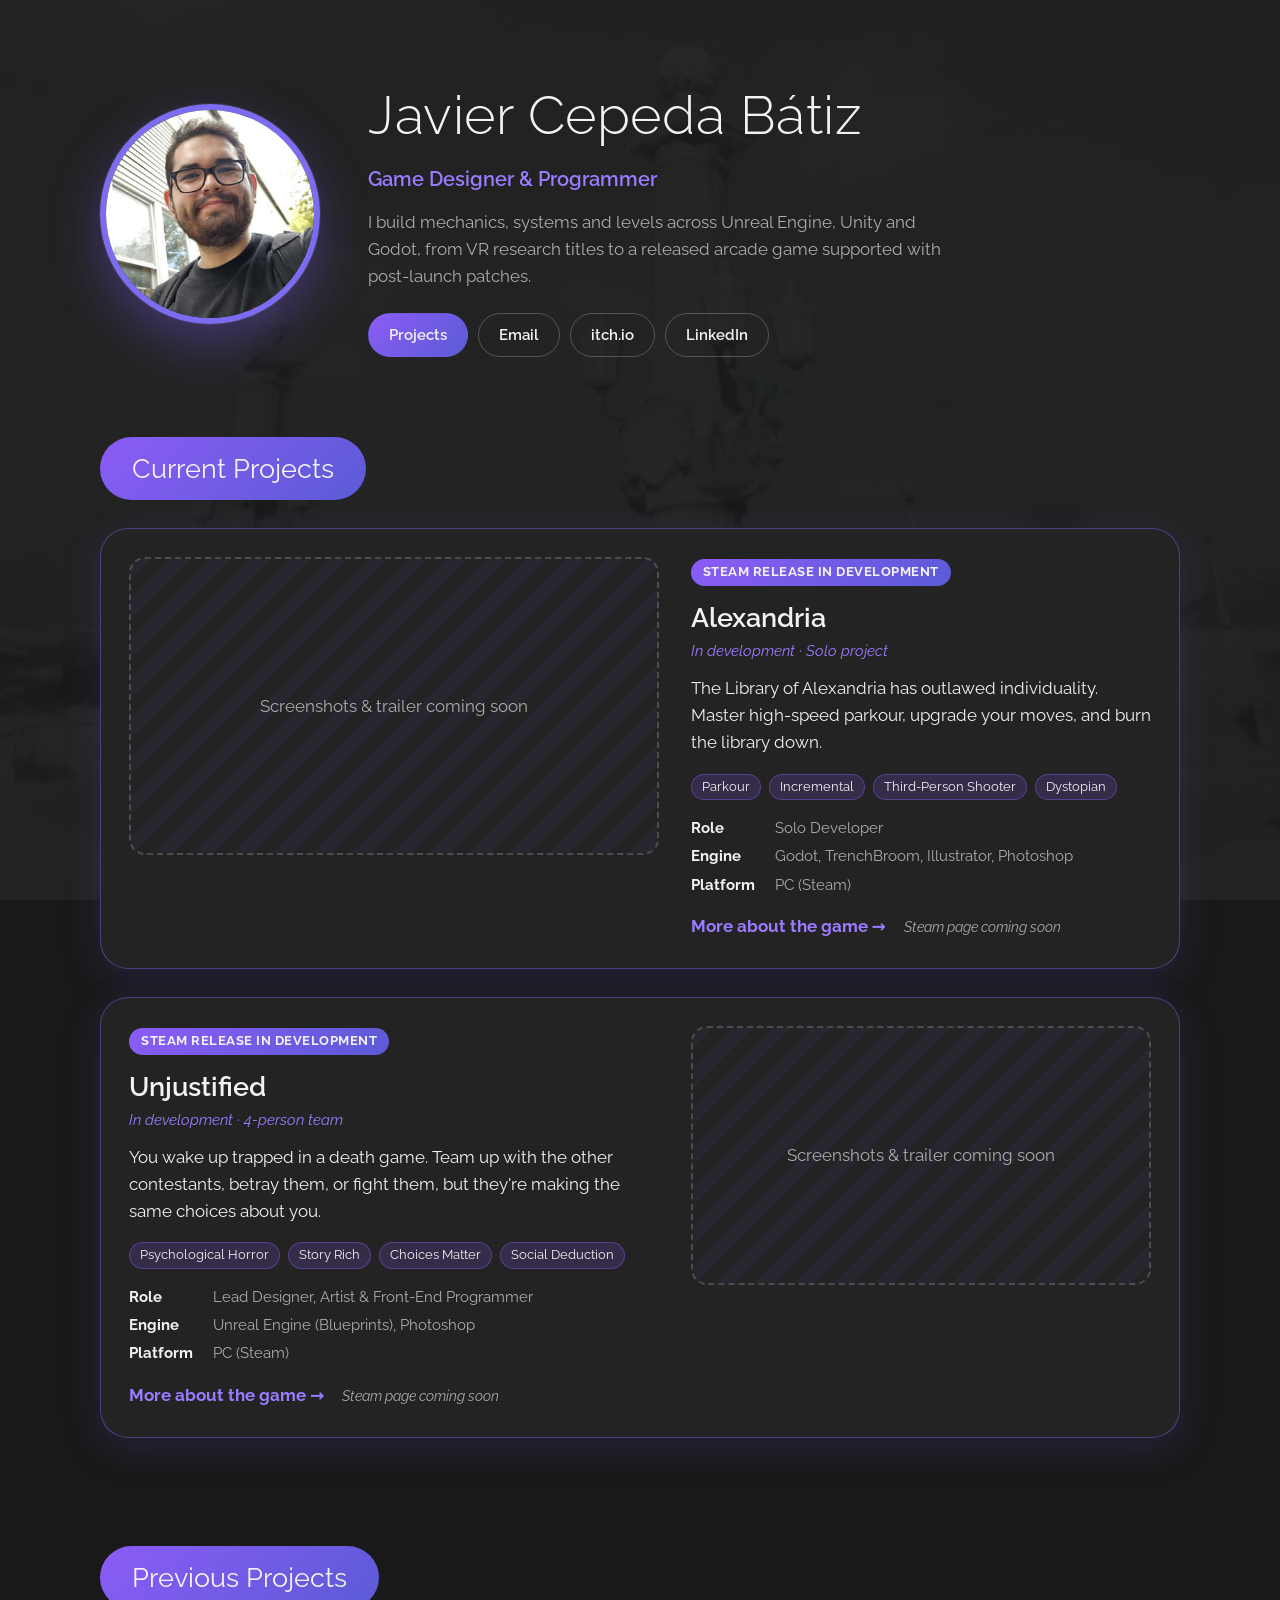
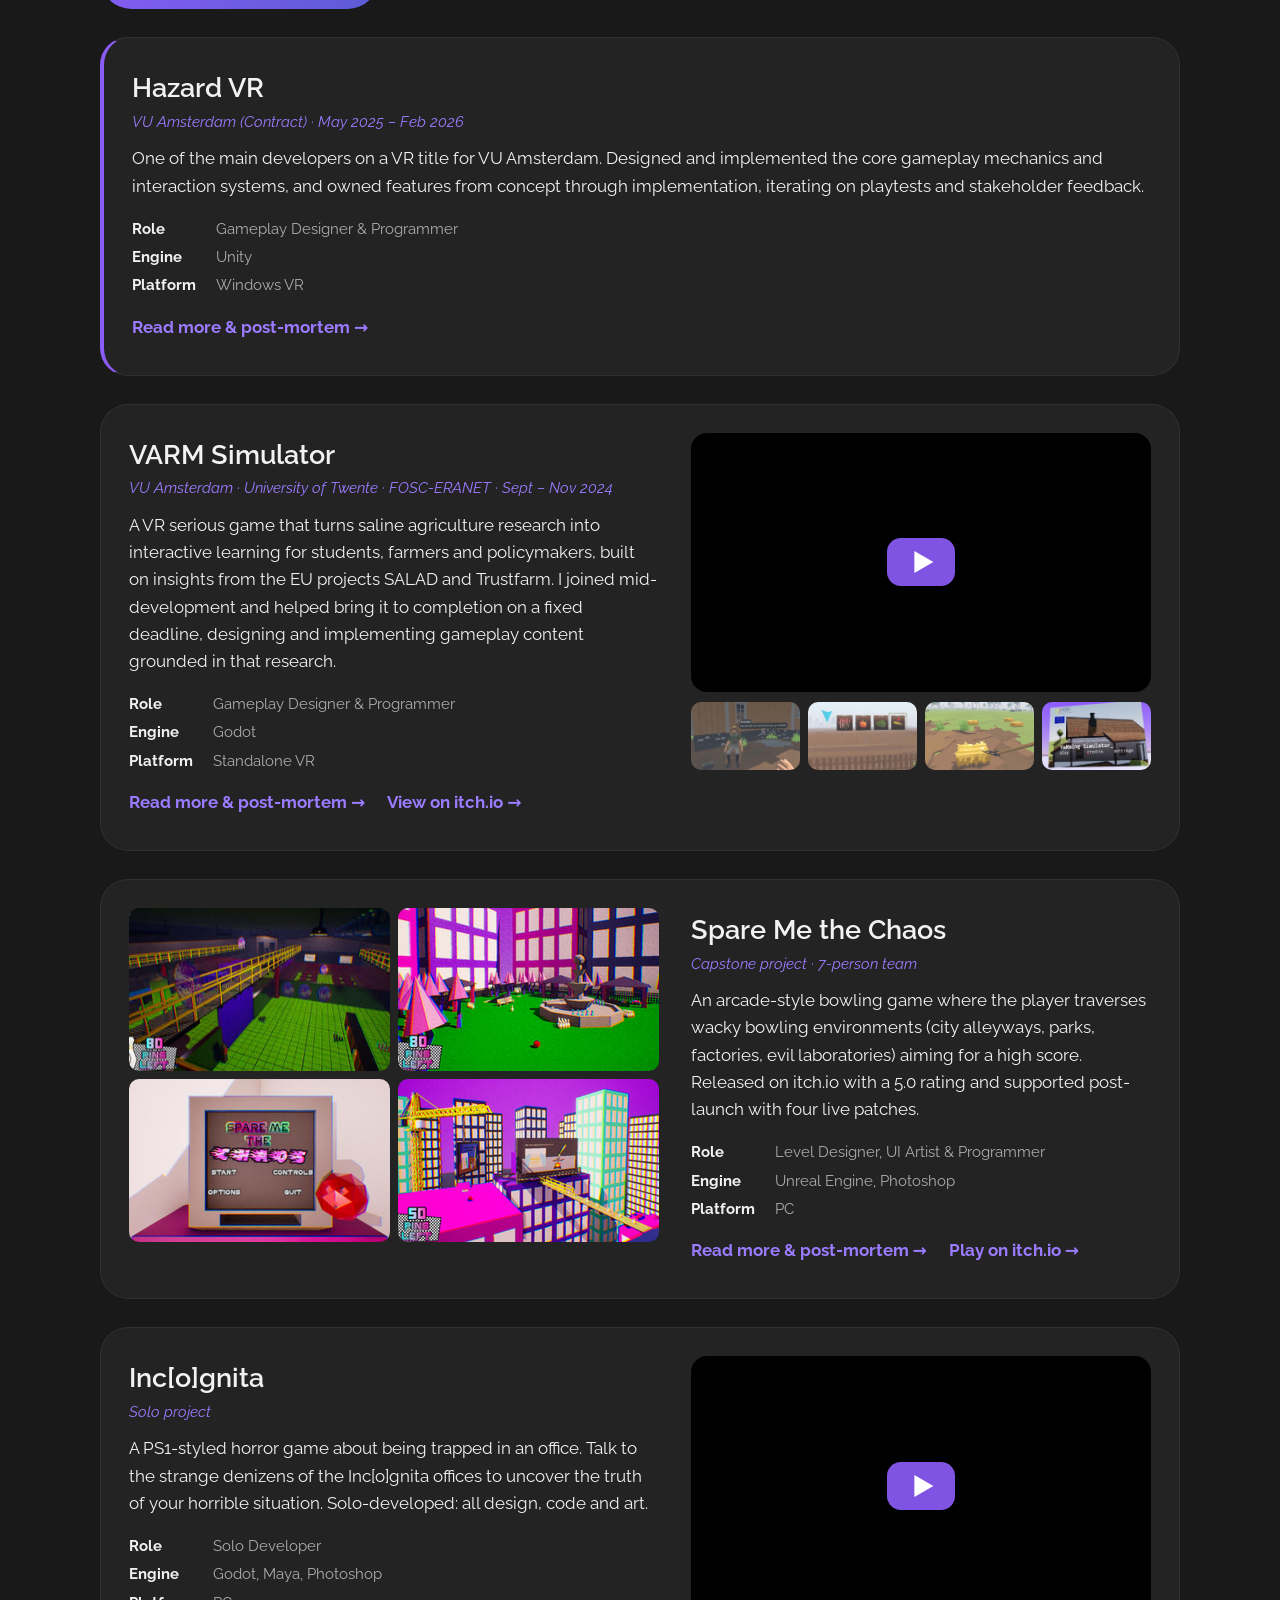
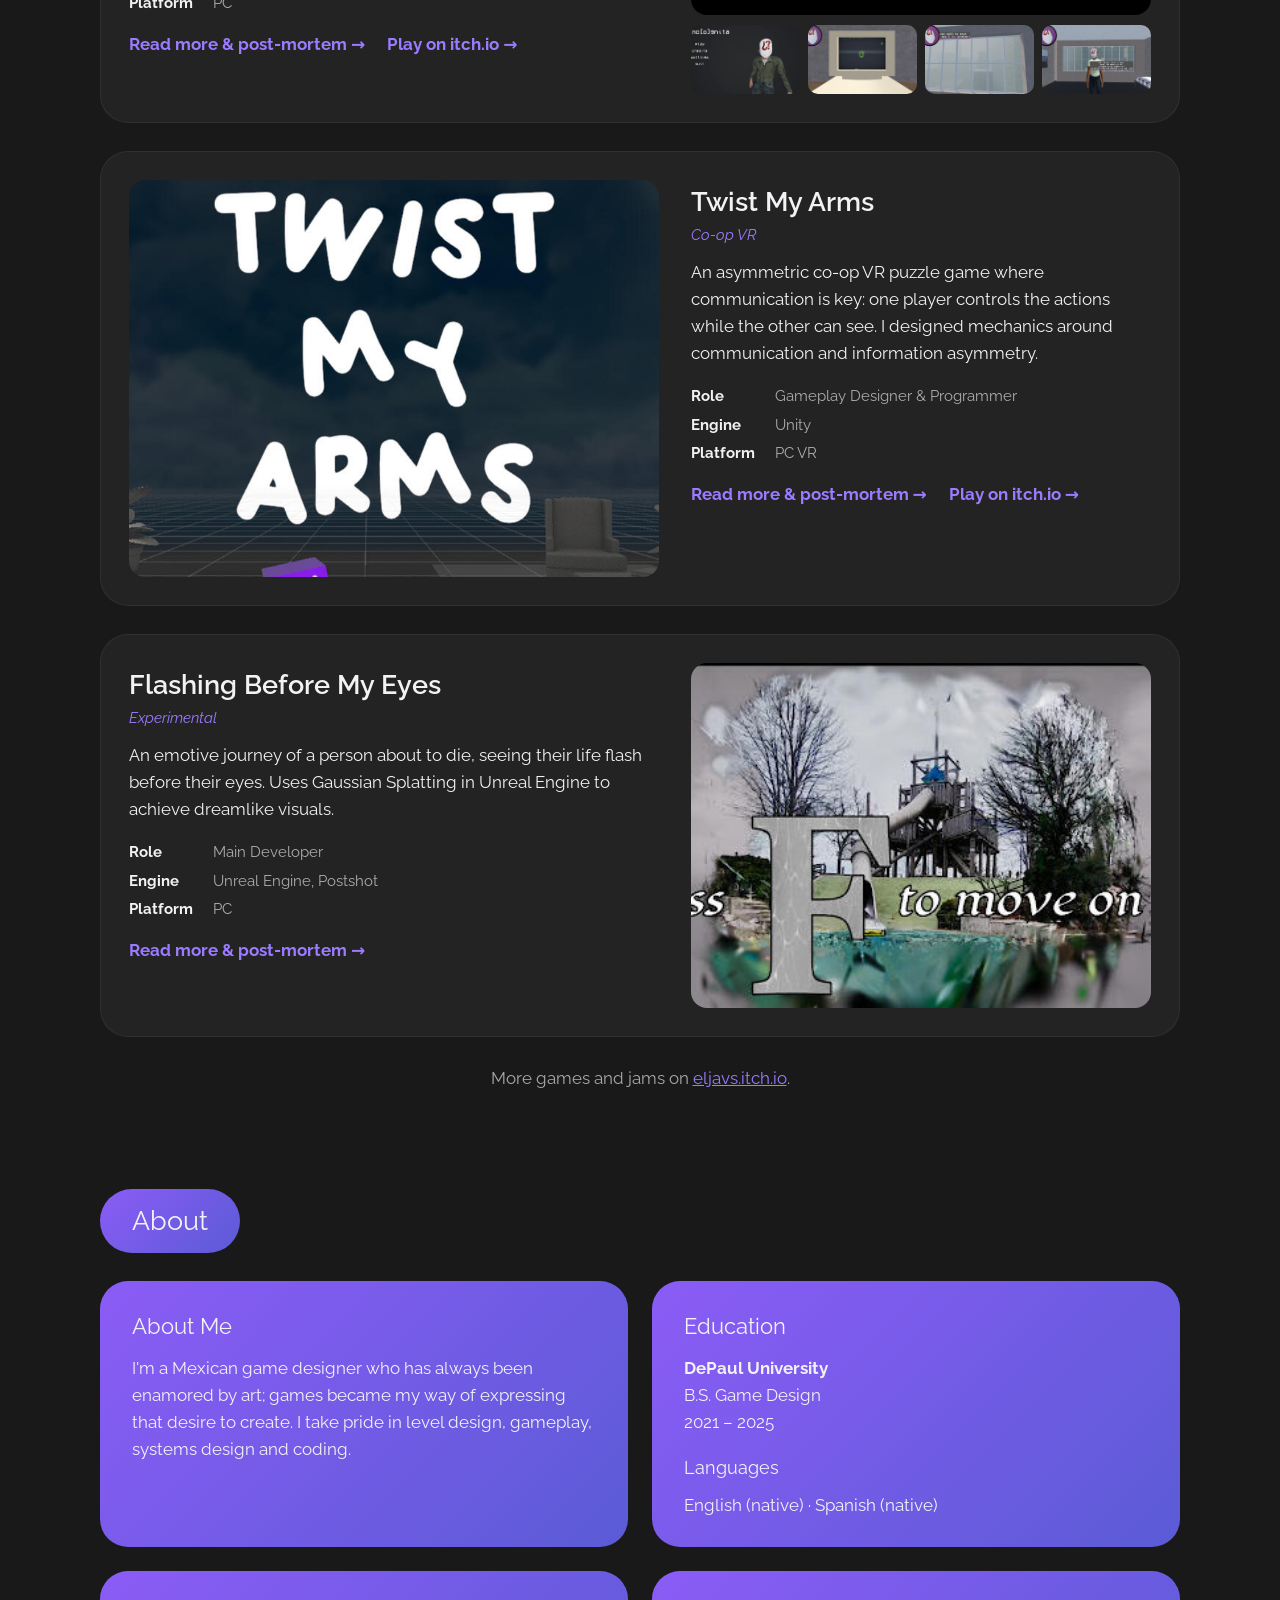
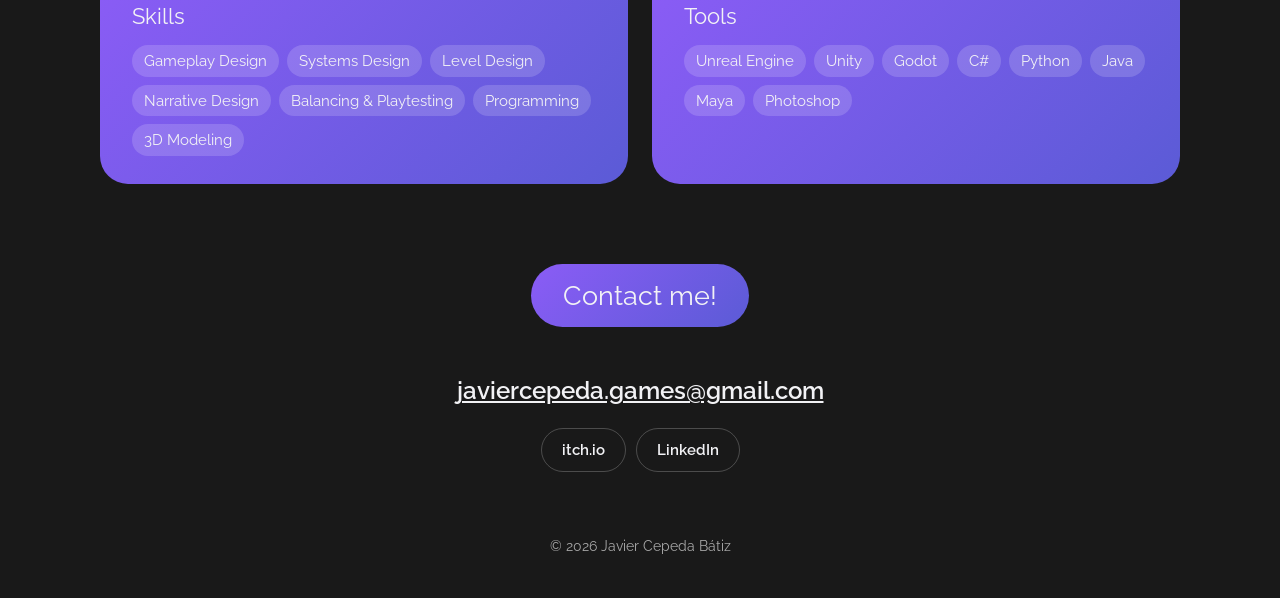
==== commit 82ea8219: "Unjustified: front-end programming role Co-Authored-By: Claude Opus 5.5 <noreply@anthropic.com>" ====
--- a/index.html
+++ b/index.html
@@ -75,7 +75,7 @@
         <p>You wake up trapped in a death game. Team up with the other contestants, betray them, or fight them, but they're making the same choices about you.</p>
         <ul class="tags small"><li>Psychological Horror</li><li>Story Rich</li><li>Choices Matter</li><li>Social Deduction</li></ul>
         <dl class="facts">
-          <div><dt>Role</dt><dd>Lead Designer &amp; Artist (UI, animation)</dd></div>
+          <div><dt>Role</dt><dd>Lead Designer, Artist &amp; Front-End Programmer</dd></div>
           <div><dt>Engine</dt><dd>Unreal Engine (Blueprints), Photoshop</dd></div>
           <div><dt>Platform</dt><dd>PC (Steam)</dd></div>
         </dl>
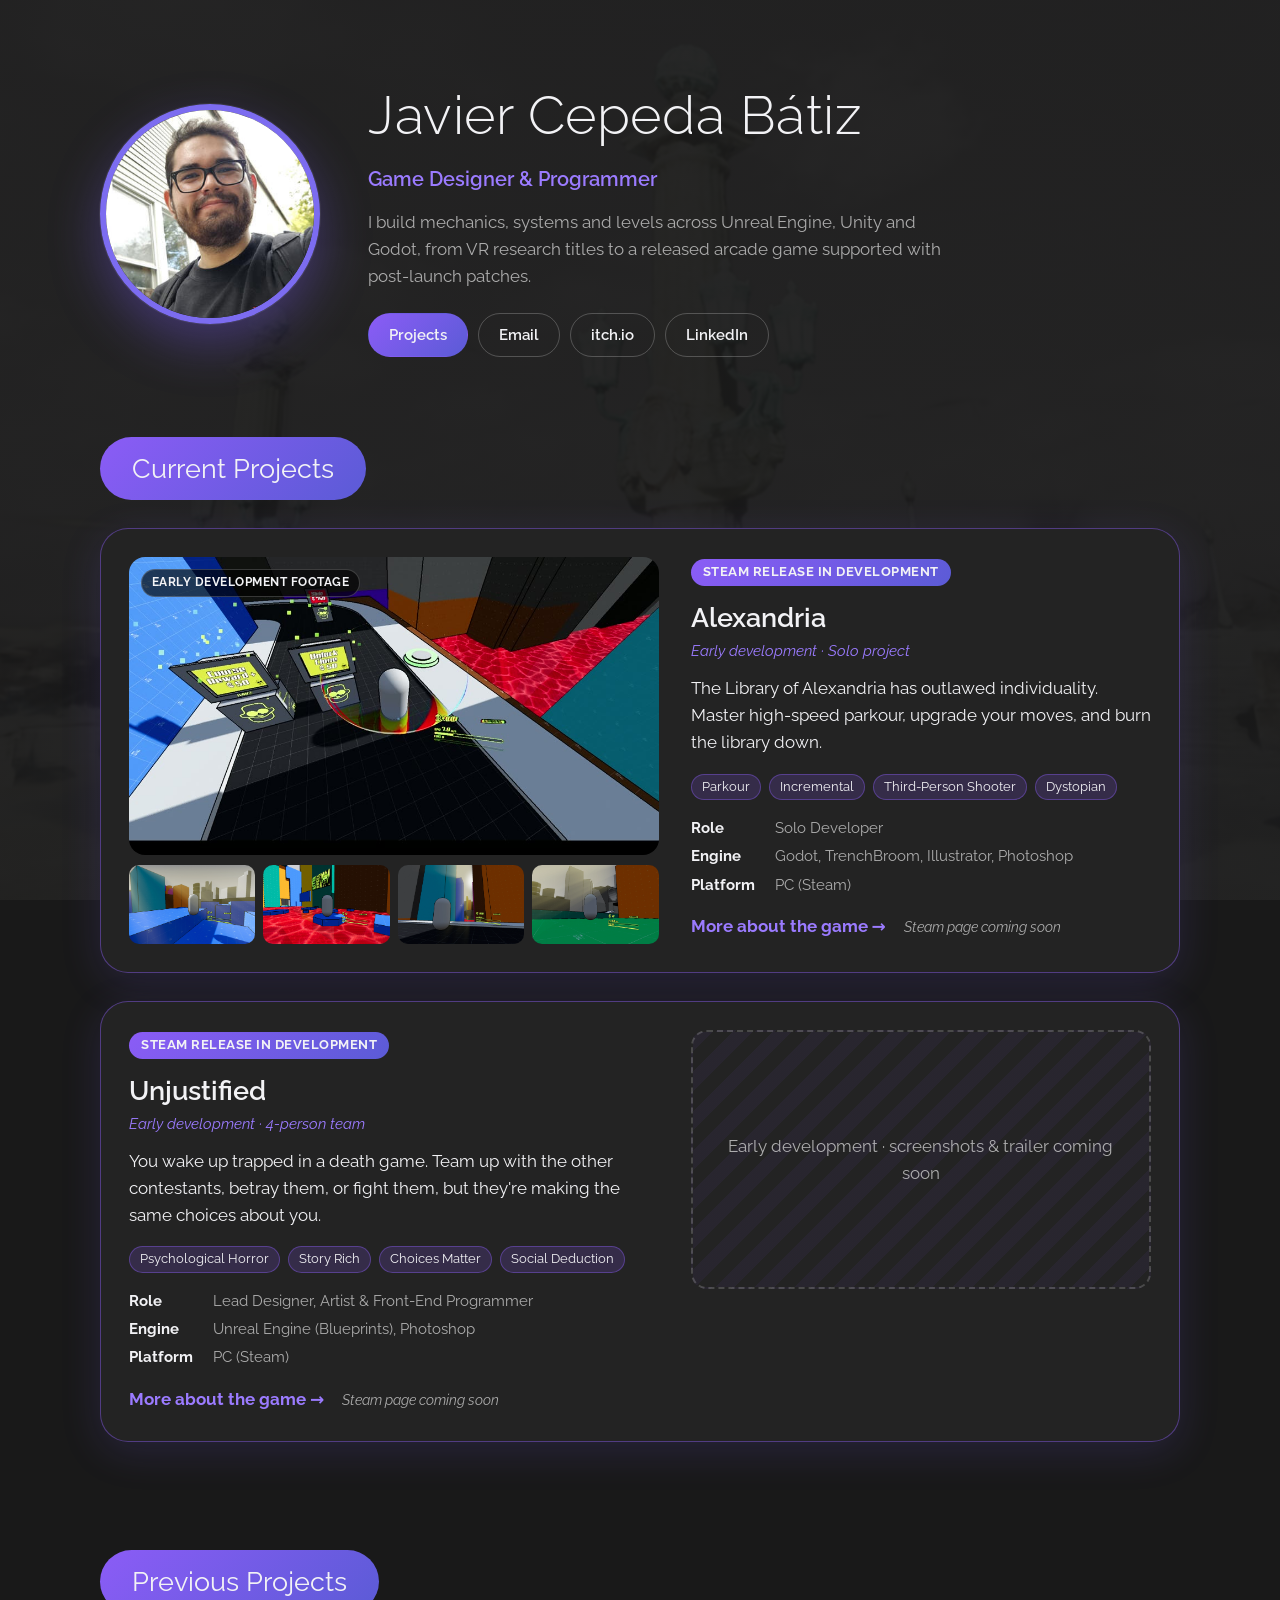
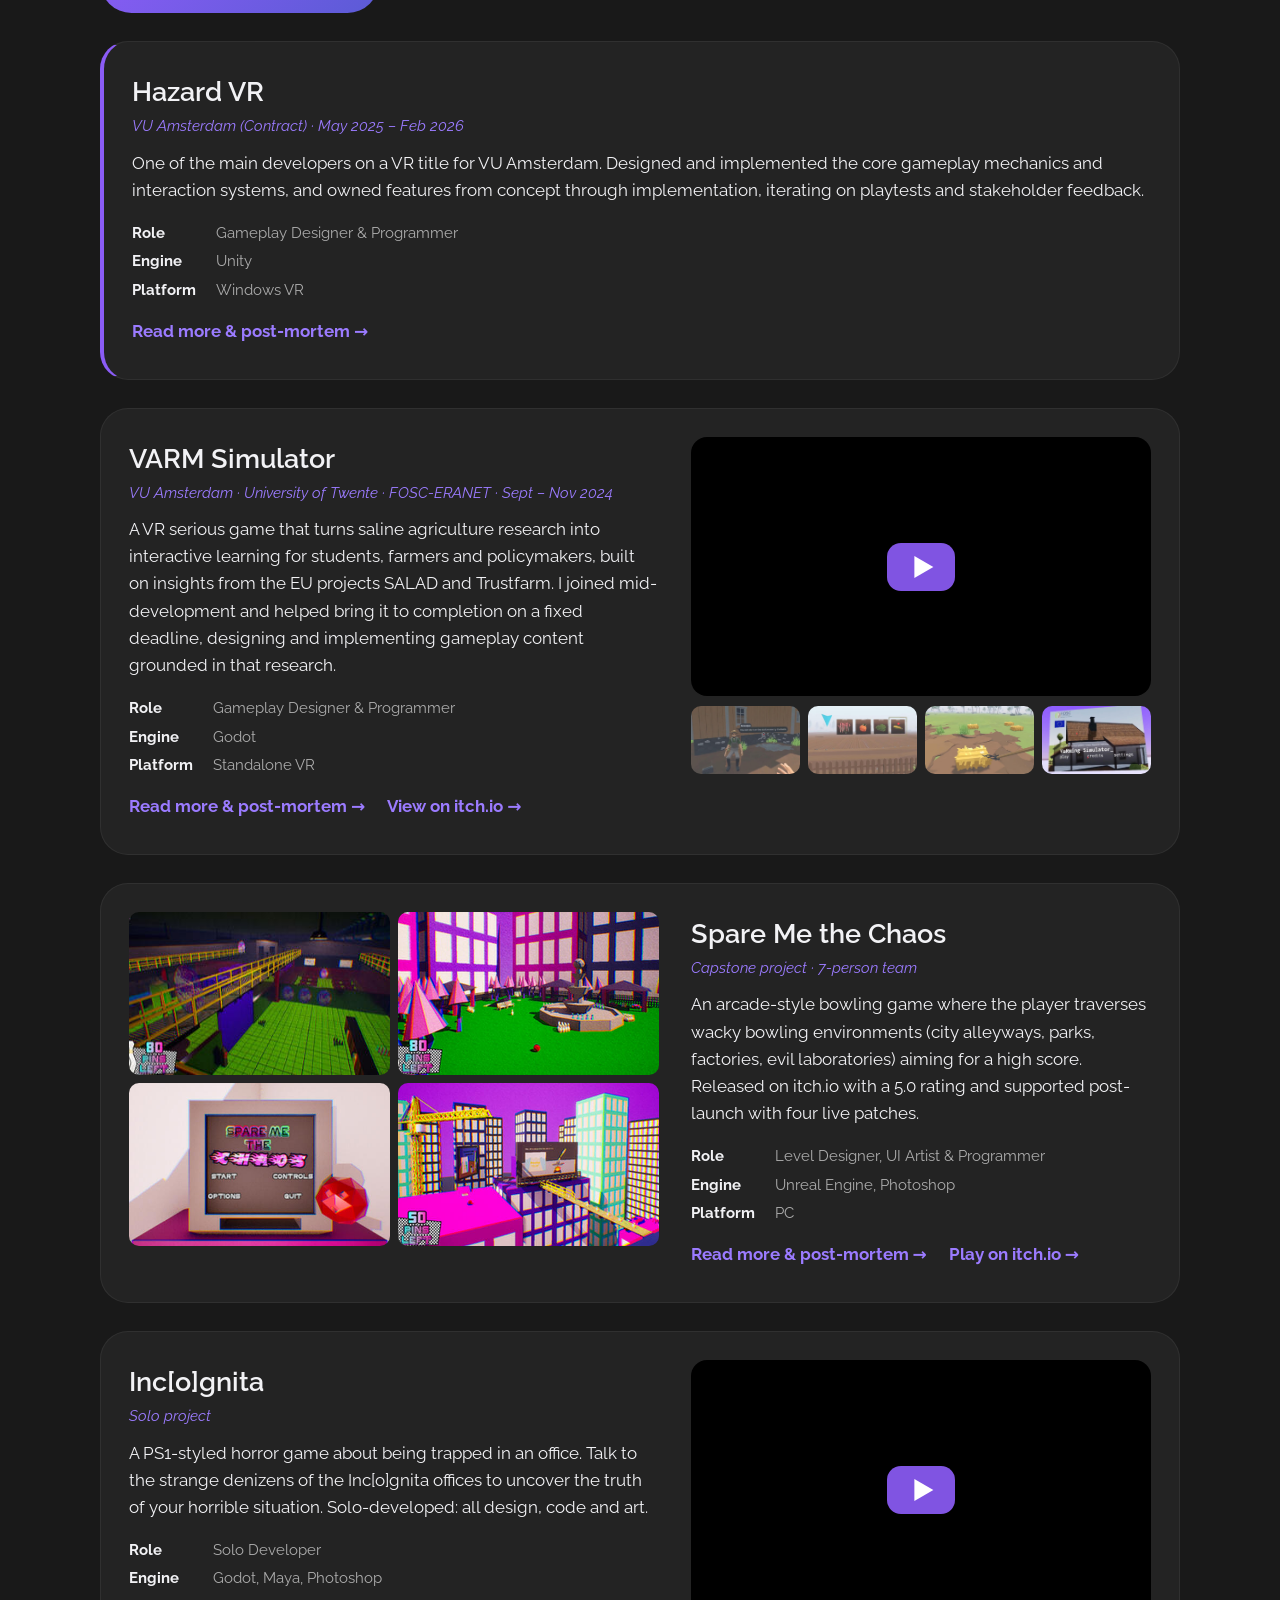
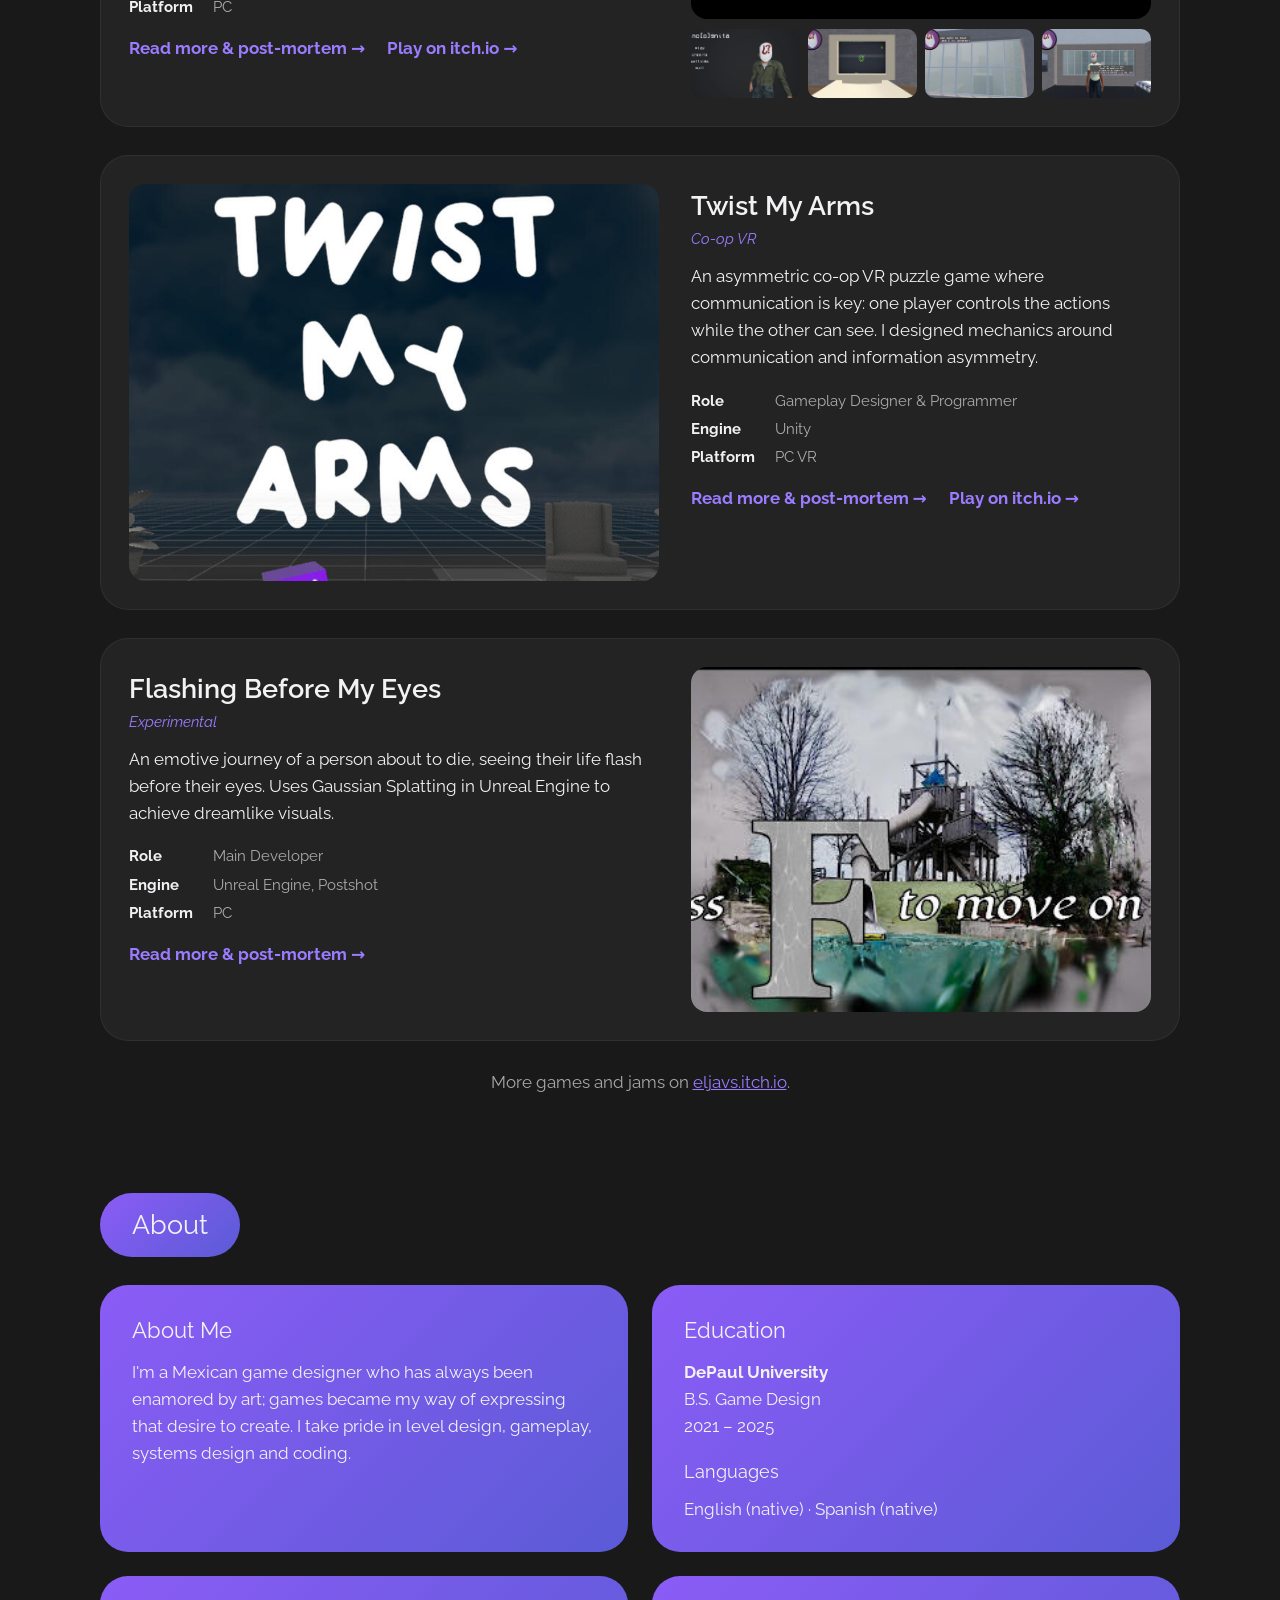
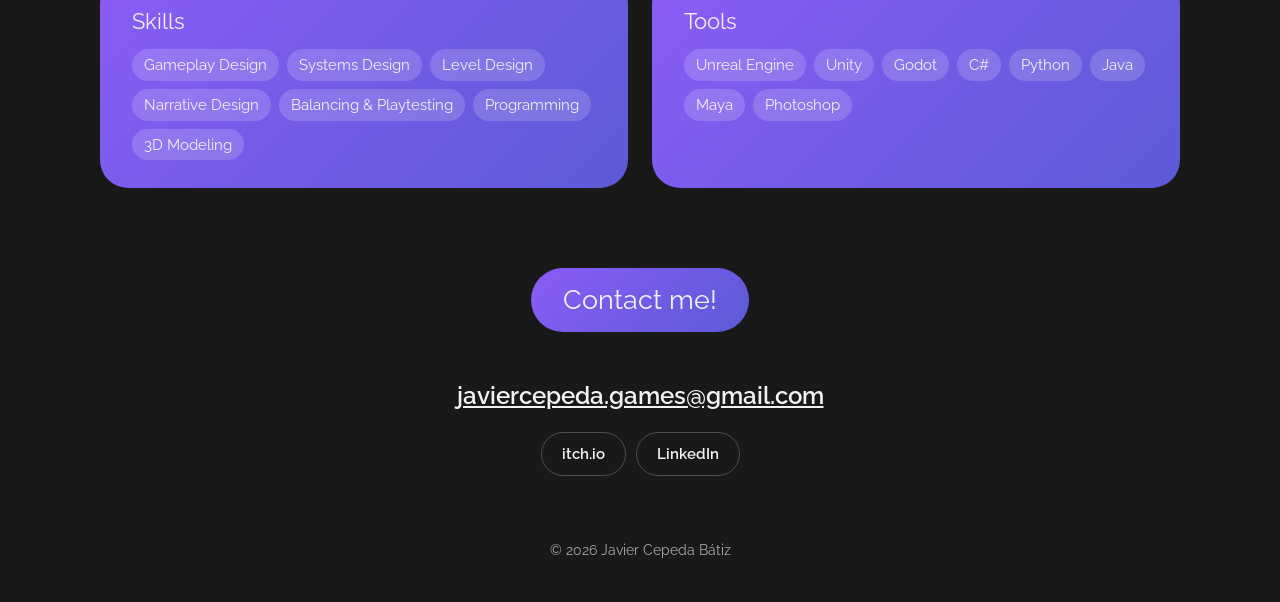
==== commit dc1a57a1: "Alexandria: early development clip and screenshots; mark both current games as early development Co-" ====
--- a/index.html
+++ b/index.html
@@ -44,12 +44,21 @@
 
     <article class="project current">
       <div class="media">
-        <div class="placeholder">Screenshots &amp; trailer coming soon</div>
+        <figure class="clip">
+          <video src="assets/img/alexandria/gameplay.mp4" poster="assets/img/alexandria/gameplay-poster.jpg" autoplay muted loop playsinline aria-label="Alexandria gameplay clip"></video>
+          <span class="dev-tag">Early development footage</span>
+        </figure>
+        <div class="gallery">
+          <img src="assets/img/alexandria/1.webp" alt="Alexandria: rooftop run through the colored city" loading="lazy">
+          <img src="assets/img/alexandria/2.webp" alt="Alexandria: platforms over the red hazard floor" loading="lazy">
+          <img src="assets/img/alexandria/3.webp" alt="Alexandria: alley with color returning" loading="lazy">
+          <img src="assets/img/alexandria/4.webp" alt="Alexandria: the gray city before color returns" loading="lazy">
+        </div>
       </div>
       <div class="project-body">
         <span class="badge">Steam release in development</span>
         <h3><a href="games/alexandria.html">Alexandria</a></h3>
-        <p class="meta">In development · Solo project</p>
+        <p class="meta">Early development · Solo project</p>
         <p>The Library of Alexandria has outlawed individuality. Master high-speed parkour, upgrade your moves, and burn the library down.</p>
         <ul class="tags small"><li>Parkour</li><li>Incremental</li><li>Third-Person Shooter</li><li>Dystopian</li></ul>
         <dl class="facts">
@@ -66,12 +75,12 @@
 
     <article class="project current">
       <div class="media">
-        <div class="placeholder">Screenshots &amp; trailer coming soon</div>
+        <div class="placeholder">Early development · screenshots &amp; trailer coming soon</div>
       </div>
       <div class="project-body">
         <span class="badge">Steam release in development</span>
         <h3><a href="games/unjustified.html">Unjustified</a></h3>
-        <p class="meta">In development · 4-person team</p>
+        <p class="meta">Early development · 4-person team</p>
         <p>You wake up trapped in a death game. Team up with the other contestants, betray them, or fight them, but they're making the same choices about you.</p>
         <ul class="tags small"><li>Psychological Horror</li><li>Story Rich</li><li>Choices Matter</li><li>Social Deduction</li></ul>
         <dl class="facts">
--- a/style.css
+++ b/style.css
@@ -187,3 +187,10 @@
 }
 .tags.small { margin: 0 0 4px; }
 .tags.small li { background: rgba(139, 92, 246, .18); border: 1px solid rgba(139, 92, 246, .4); font-size: .8rem; padding: 2px 10px; }
+.clip { position: relative; margin: 0; }
+.clip video { width: 100%; aspect-ratio: 16/9; border-radius: 16px; display: block; background: #000; object-fit: cover; }
+.dev-tag {
+  position: absolute; left: 12px; top: 12px; padding: 3px 10px; border-radius: 999px;
+  background: rgba(0,0,0,.65); border: 1px solid rgba(255,255,255,.2);
+  font-size: .75rem; font-weight: 700; letter-spacing: .04em; text-transform: uppercase;
+}
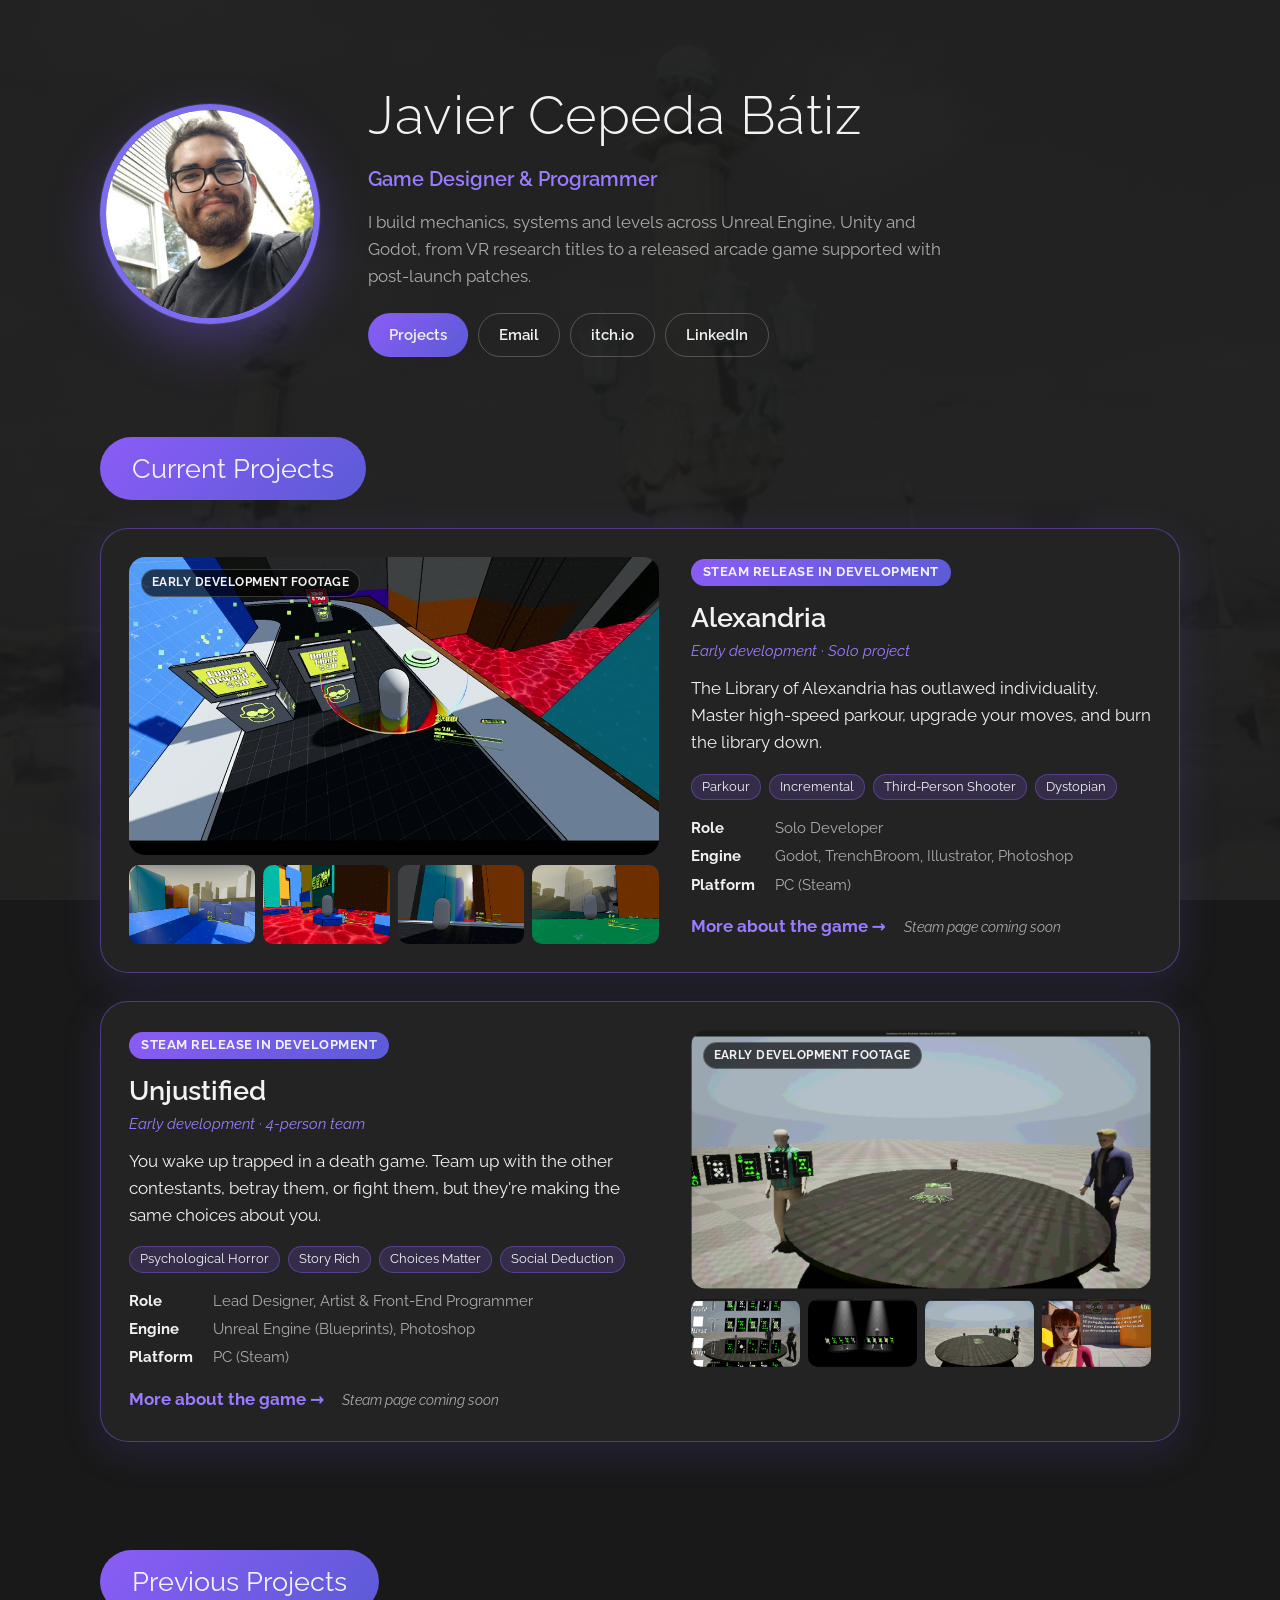
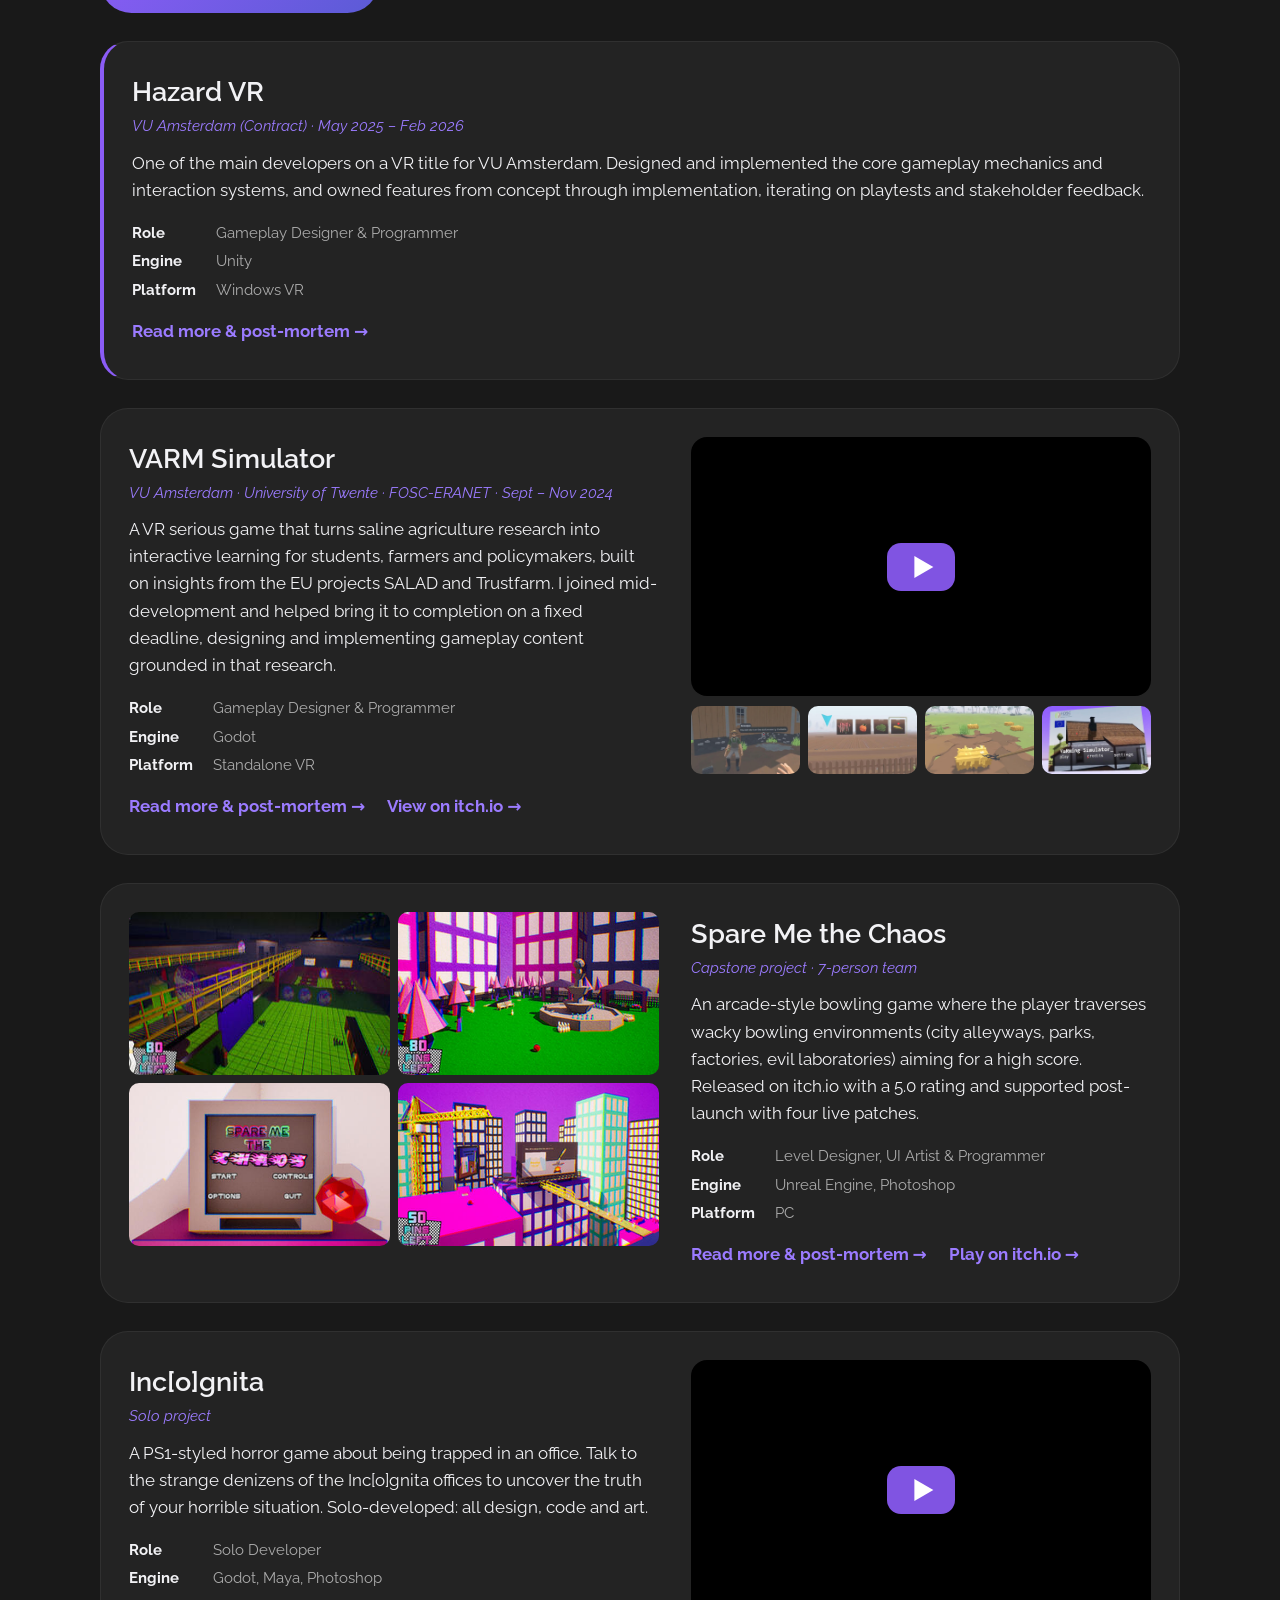
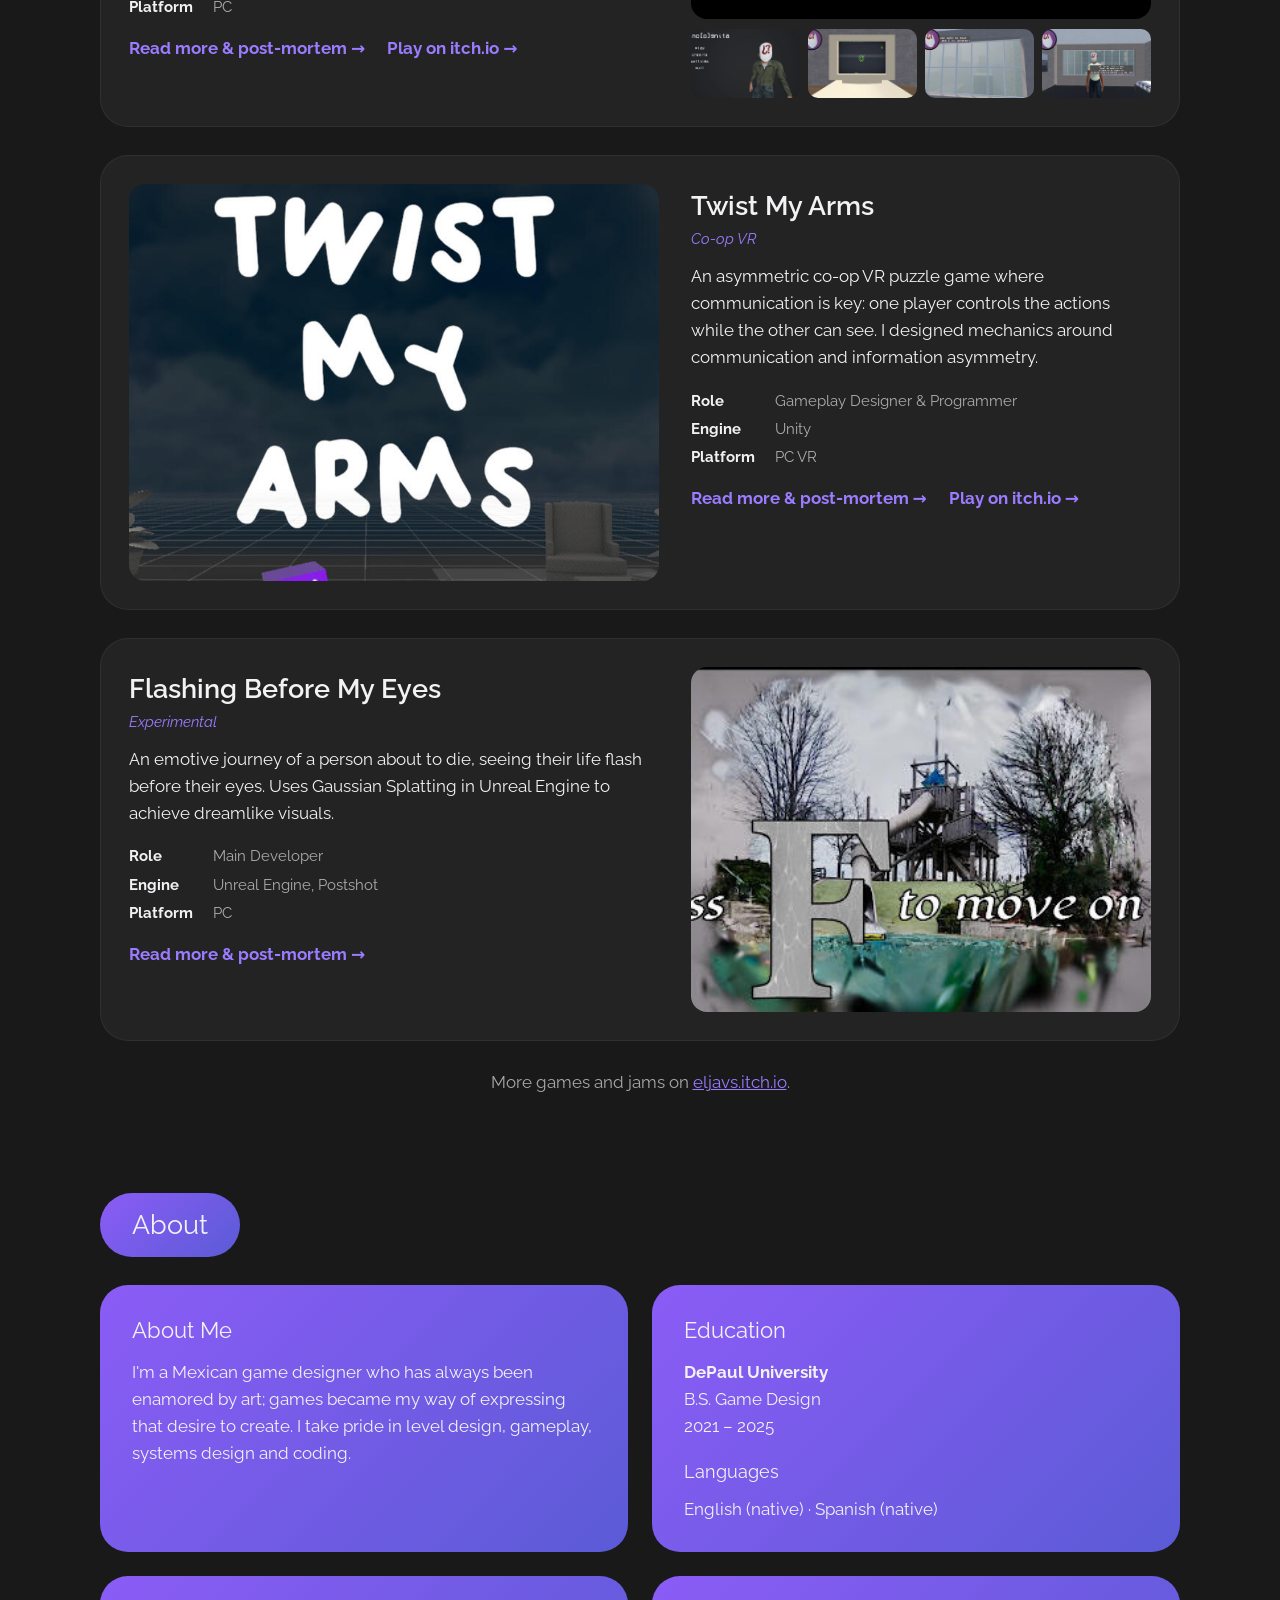
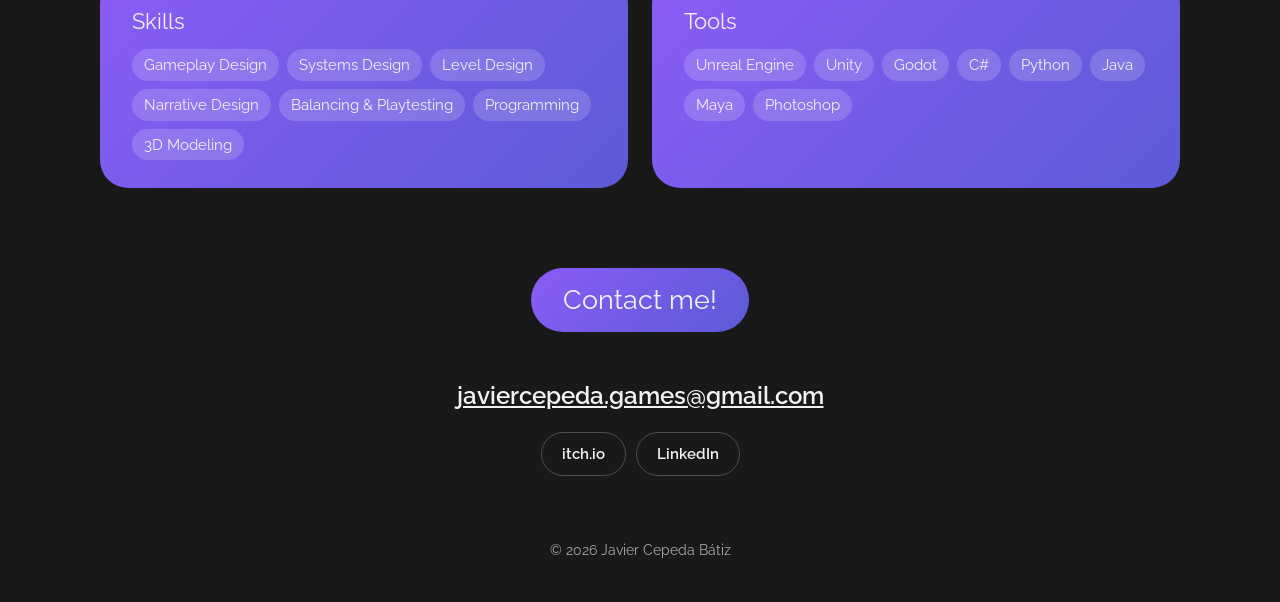
==== commit 625ad88b: "Unjustified: early development clips and screenshots Co-Authored-By: Claude Opus 5.5 <noreply@anthro" ====
--- a/index.html
+++ b/index.html
@@ -36,7 +36,7 @@
 <main>
 
   <!-- ─── Current projects ──────────────────────────────────────
-       Media: swap the <div class="placeholder"> for a .yt video, a .gallery or an <img class="cover">.
+       Media: swap the placeholder div for a .yt video, a .gallery, an <img class="cover"> or a .clip video.
        Steam: replace the "Coming soon" span with
        <a class="btn primary" href="STEAM_URL" target="_blank" rel="noopener">Wishlist on Steam</a> -->
   <section id="current" class="wrap">
@@ -75,7 +75,16 @@
 
     <article class="project current">
       <div class="media">
-        <div class="placeholder">Early development · screenshots &amp; trailer coming soon</div>
+        <figure class="clip">
+          <video src="assets/img/unjustified/npc-zoom.mp4" poster="assets/img/unjustified/npc-zoom-poster.jpg" autoplay muted loop playsinline aria-label="Unjustified: clicking a contestant to read them"></video>
+          <span class="dev-tag">Early development footage</span>
+        </figure>
+        <div class="gallery">
+          <img src="assets/img/unjustified/ui.jpg" alt="Unjustified: every contestant's cards" loading="lazy">
+          <img src="assets/img/unjustified/spotlight.jpg" alt="Unjustified: contestants under the spotlights" loading="lazy">
+          <img src="assets/img/unjustified/table.jpg" alt="Unjustified: the poker table" loading="lazy">
+          <img src="assets/img/unjustified/alice.jpg" alt="Unjustified: talking with Alice" loading="lazy">
+        </div>
       </div>
       <div class="project-body">
         <span class="badge">Steam release in development</span>
--- a/style.css
+++ b/style.css
@@ -194,3 +194,7 @@
   background: rgba(0,0,0,.65); border: 1px solid rgba(255,255,255,.2);
   font-size: .75rem; font-weight: 700; letter-spacing: .04em; text-transform: uppercase;
 }
+.clips { display: grid; grid-template-columns: repeat(2, 1fr); gap: 12px; }
+.clips figcaption { padding: 6px 2px 0; color: var(--muted); font-size: .88rem; }
+.gallery.three { grid-template-columns: repeat(3, 1fr); }
+@media (max-width: 800px) { .clips { grid-template-columns: 1fr; } .gallery.three { grid-template-columns: repeat(2, 1fr); } }
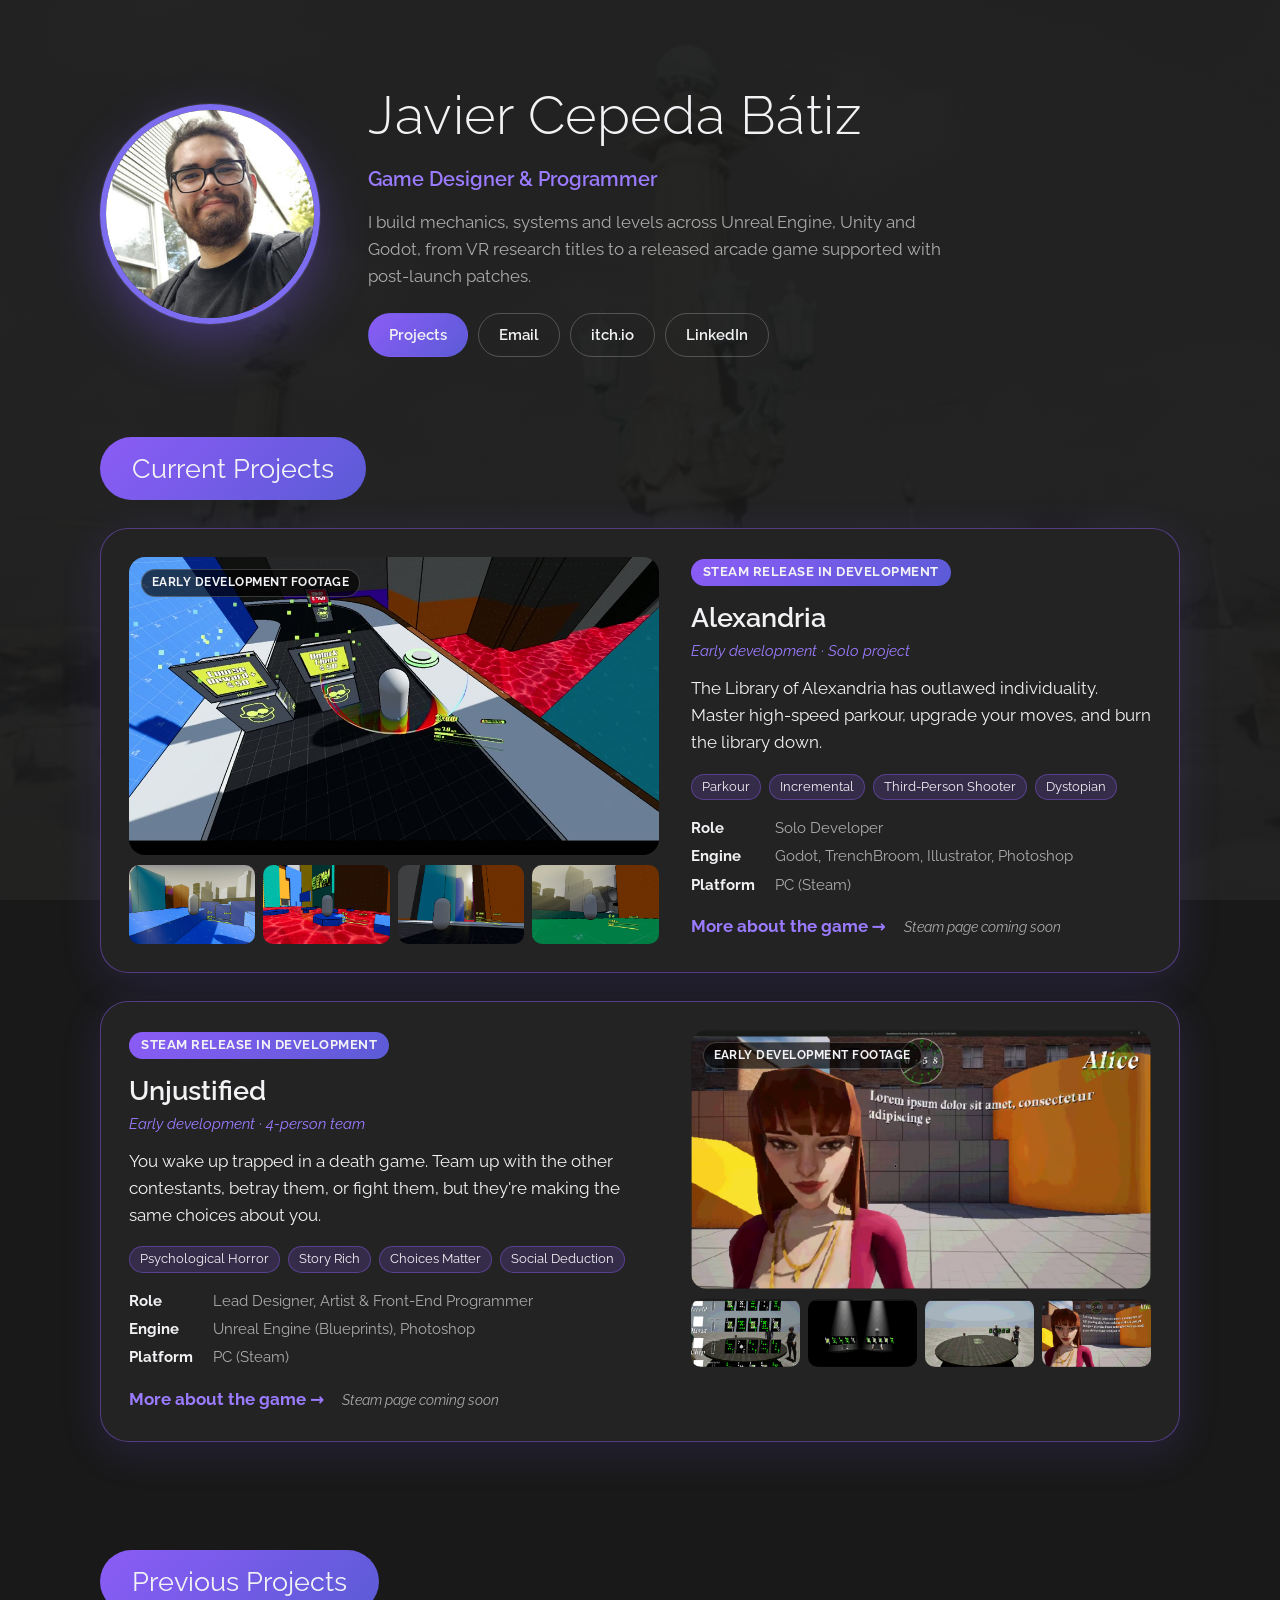
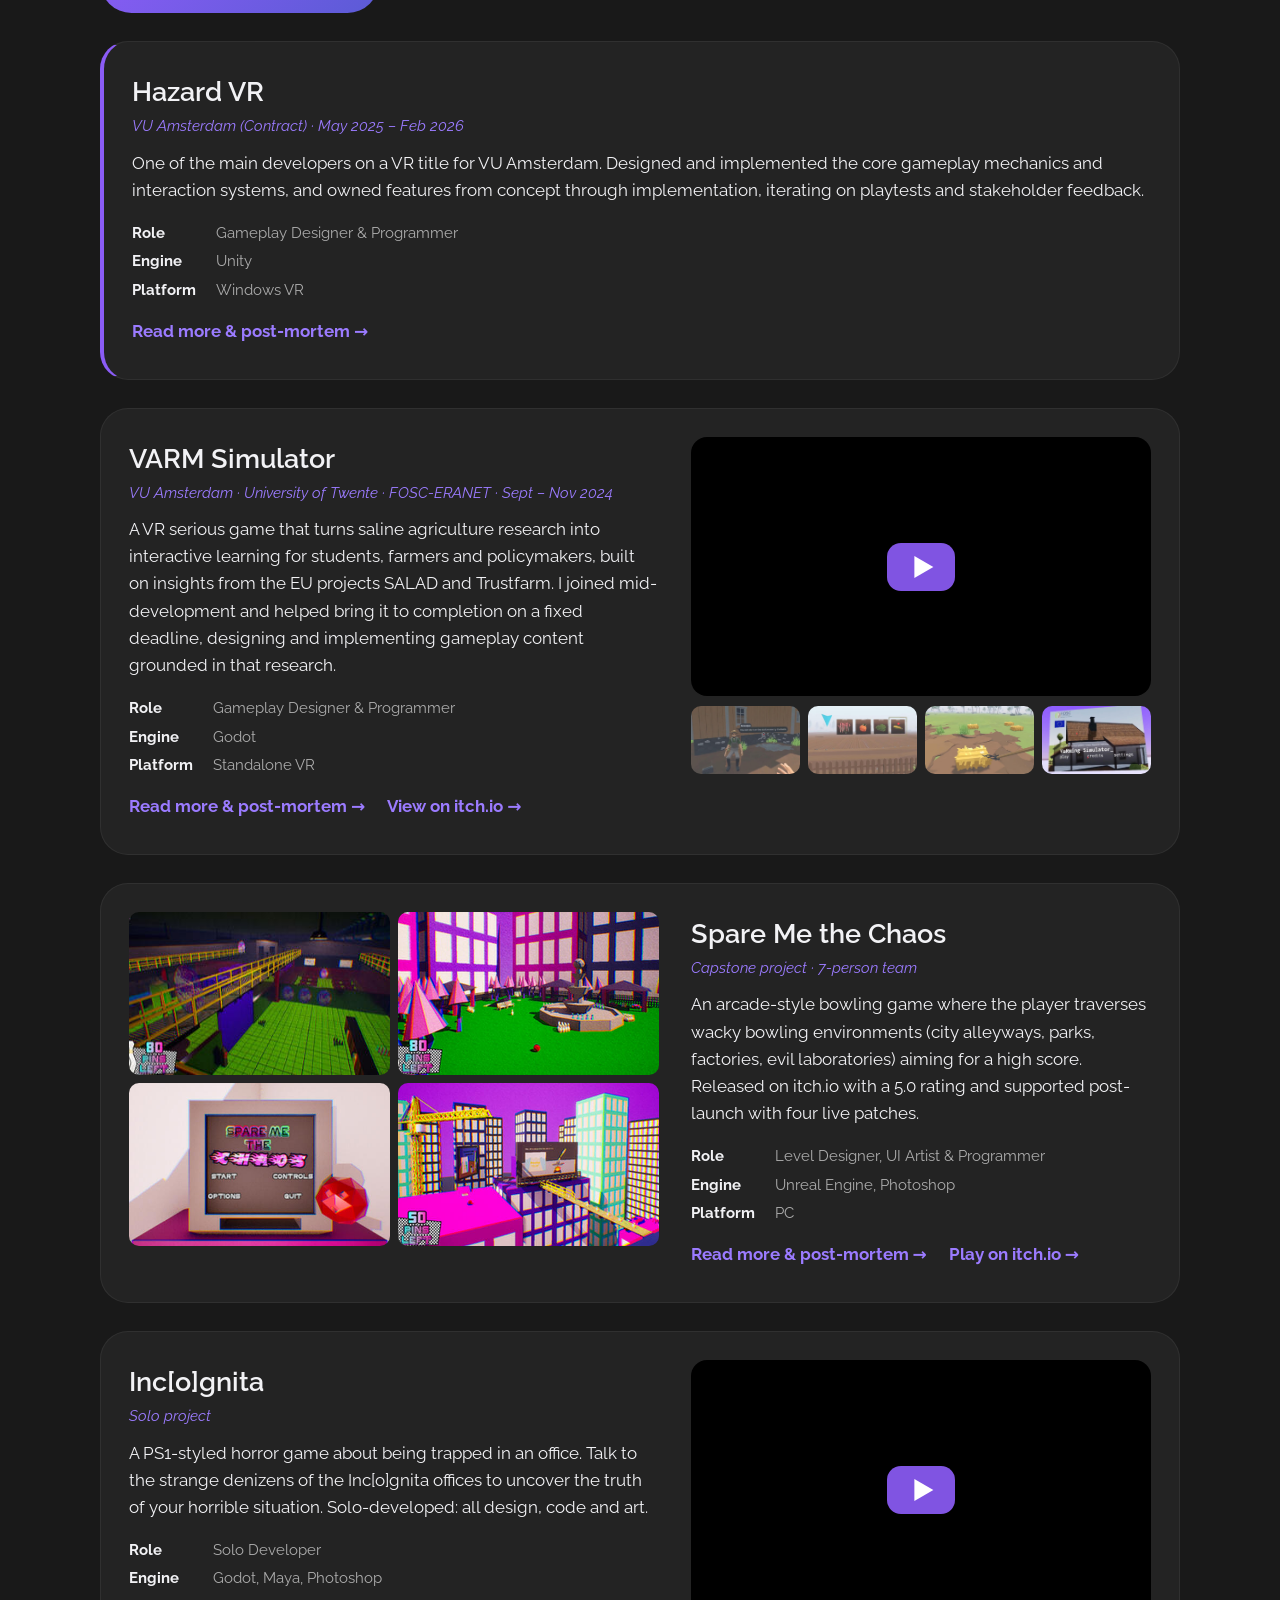
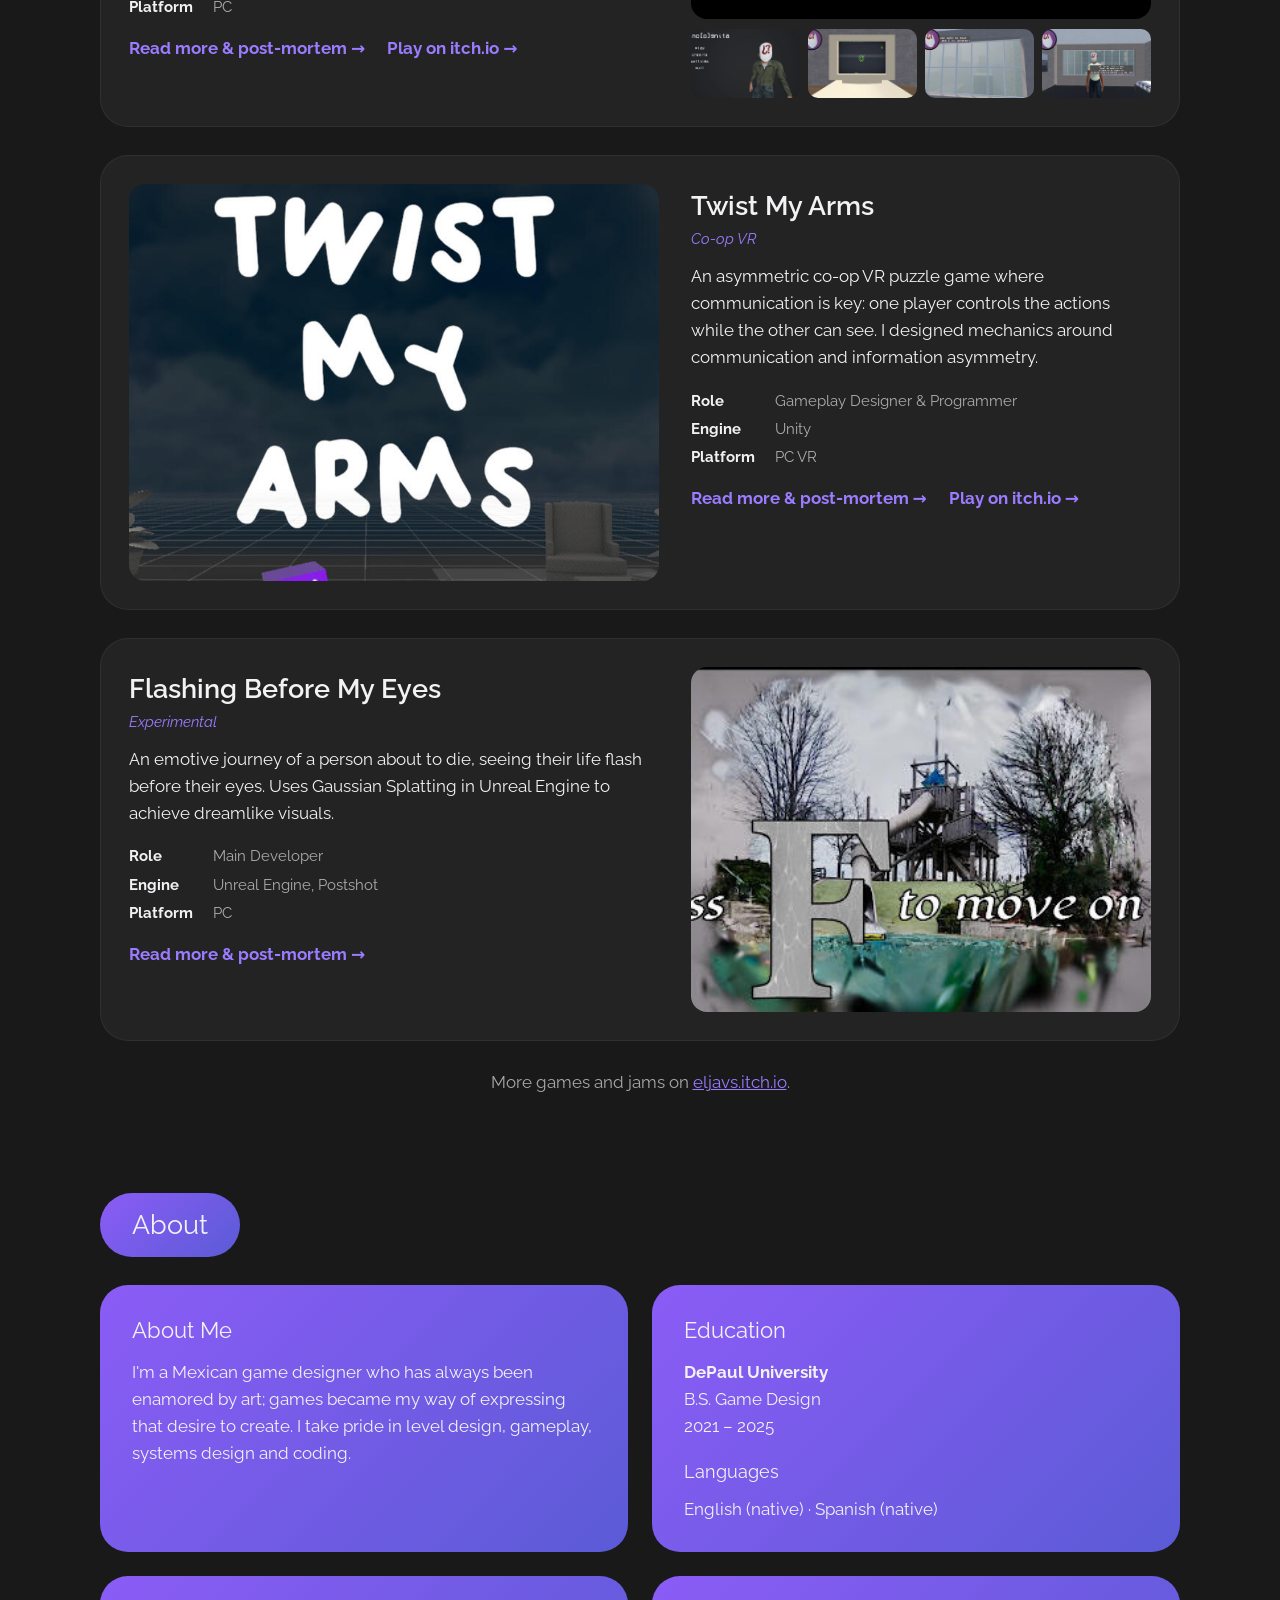
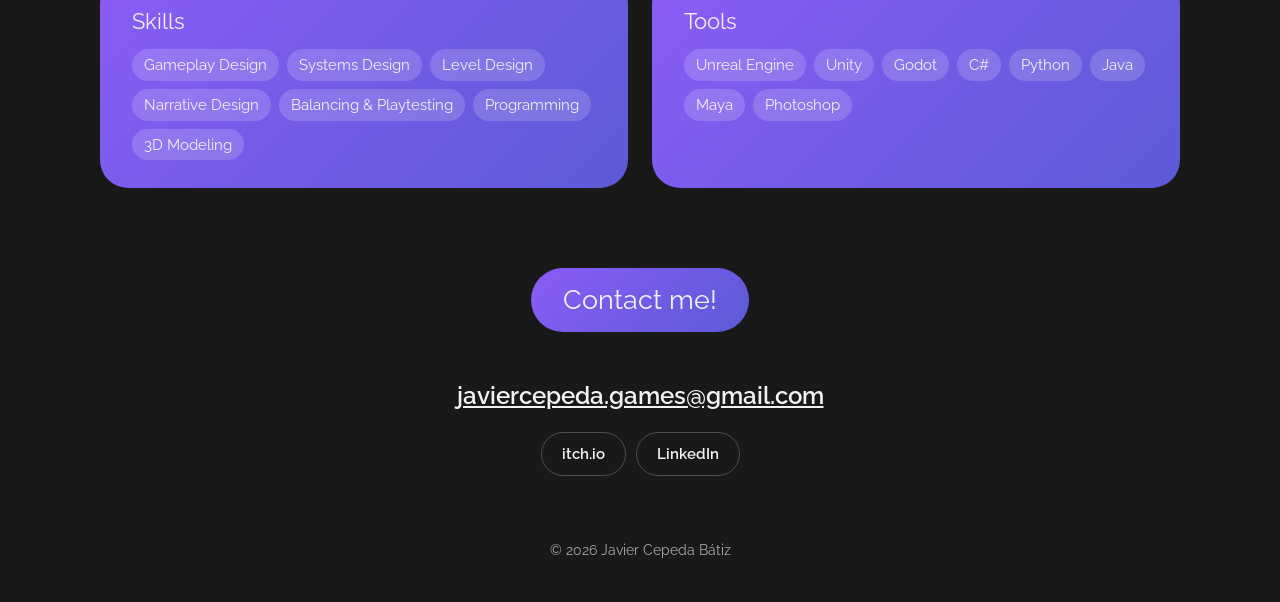
==== commit b53a9cde: "Unjustified card: lead with dialogue clip Co-Authored-By: Claude Opus 5.5 <noreply@anthropic.com>" ====
--- a/index.html
+++ b/index.html
@@ -76,7 +76,7 @@
     <article class="project current">
       <div class="media">
         <figure class="clip">
-          <video src="assets/img/unjustified/npc-zoom.mp4" poster="assets/img/unjustified/npc-zoom-poster.jpg" autoplay muted loop playsinline aria-label="Unjustified: clicking a contestant to read them"></video>
+          <video src="assets/img/unjustified/dialogue.mp4" poster="assets/img/unjustified/dialogue-poster.jpg" autoplay muted loop playsinline aria-label="Unjustified: walking up to Alice and talking"></video>
           <span class="dev-tag">Early development footage</span>
         </figure>
         <div class="gallery">
--- a/style.css
+++ b/style.css
@@ -198,3 +198,4 @@
 .clips figcaption { padding: 6px 2px 0; color: var(--muted); font-size: .88rem; }
 .gallery.three { grid-template-columns: repeat(3, 1fr); }
 @media (max-width: 800px) { .clips { grid-template-columns: 1fr; } .gallery.three { grid-template-columns: repeat(2, 1fr); } }
+.clips .wide { grid-column: 1 / -1; }
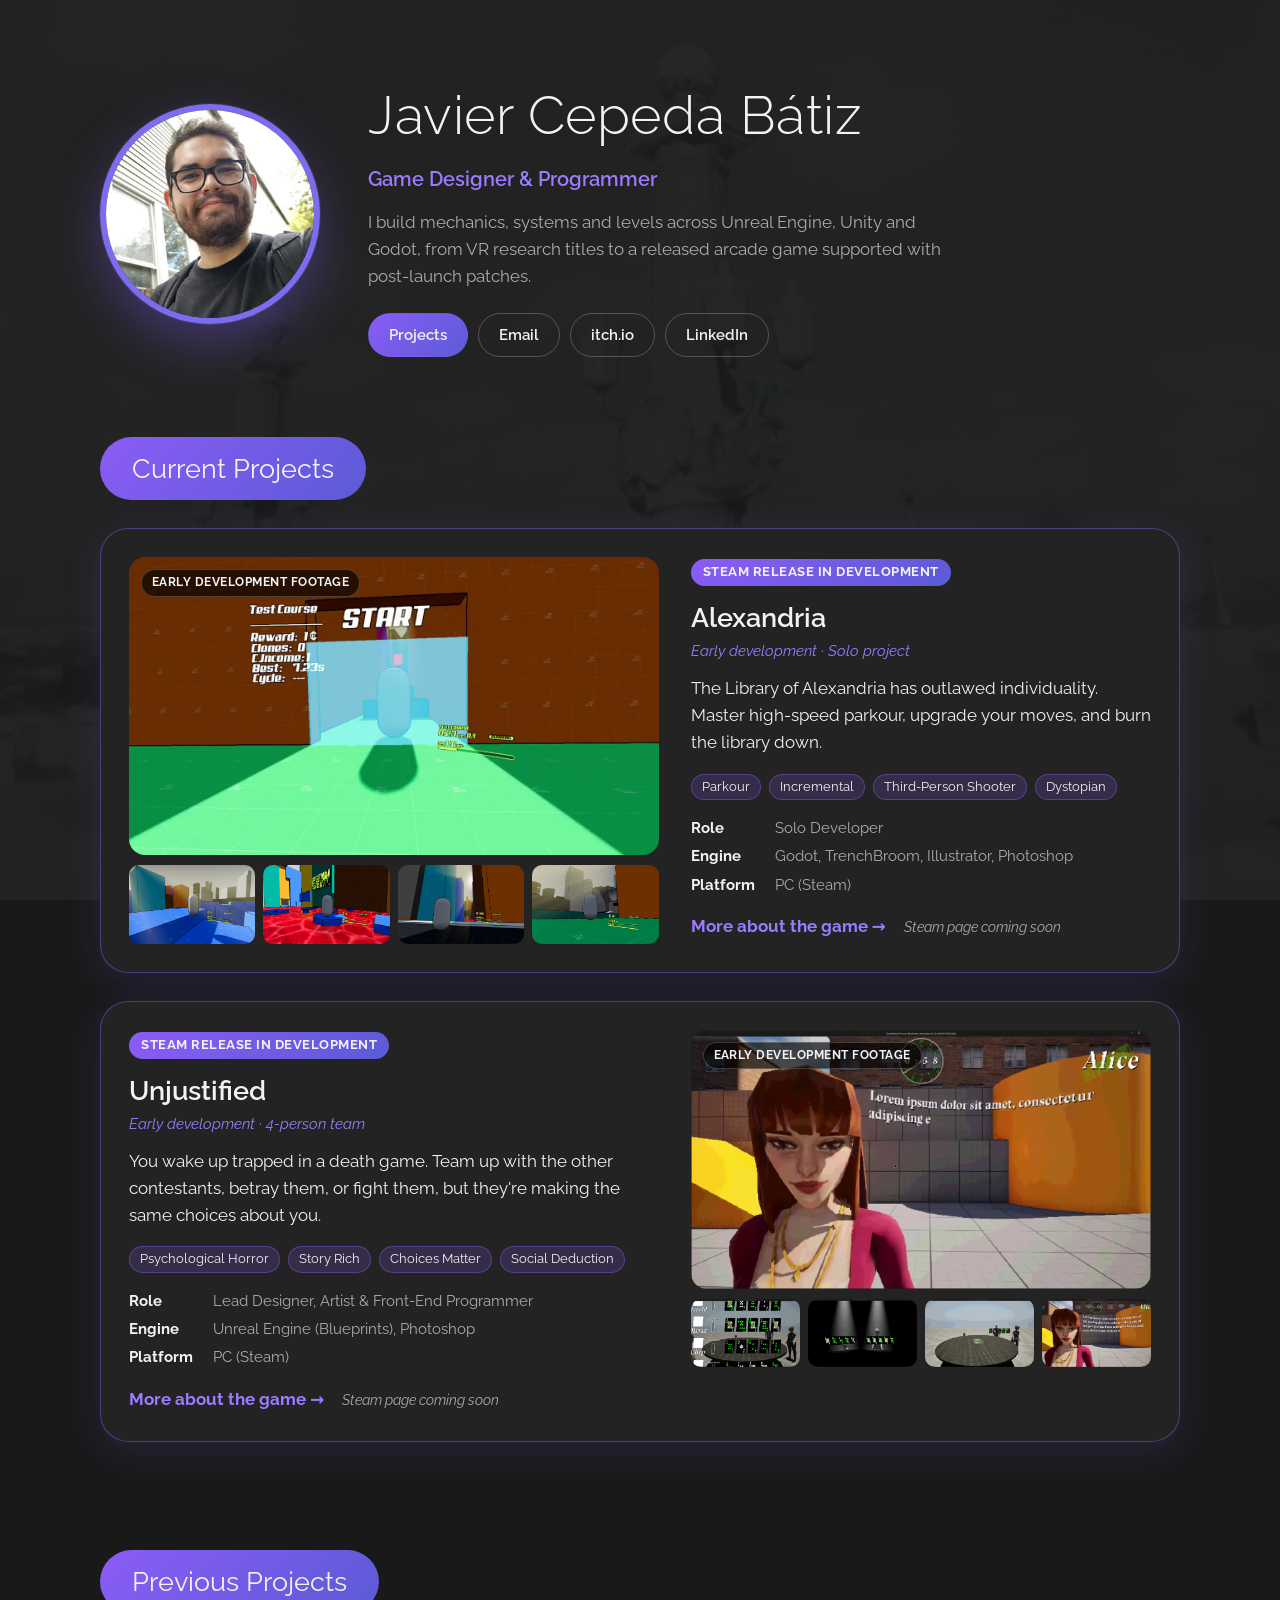
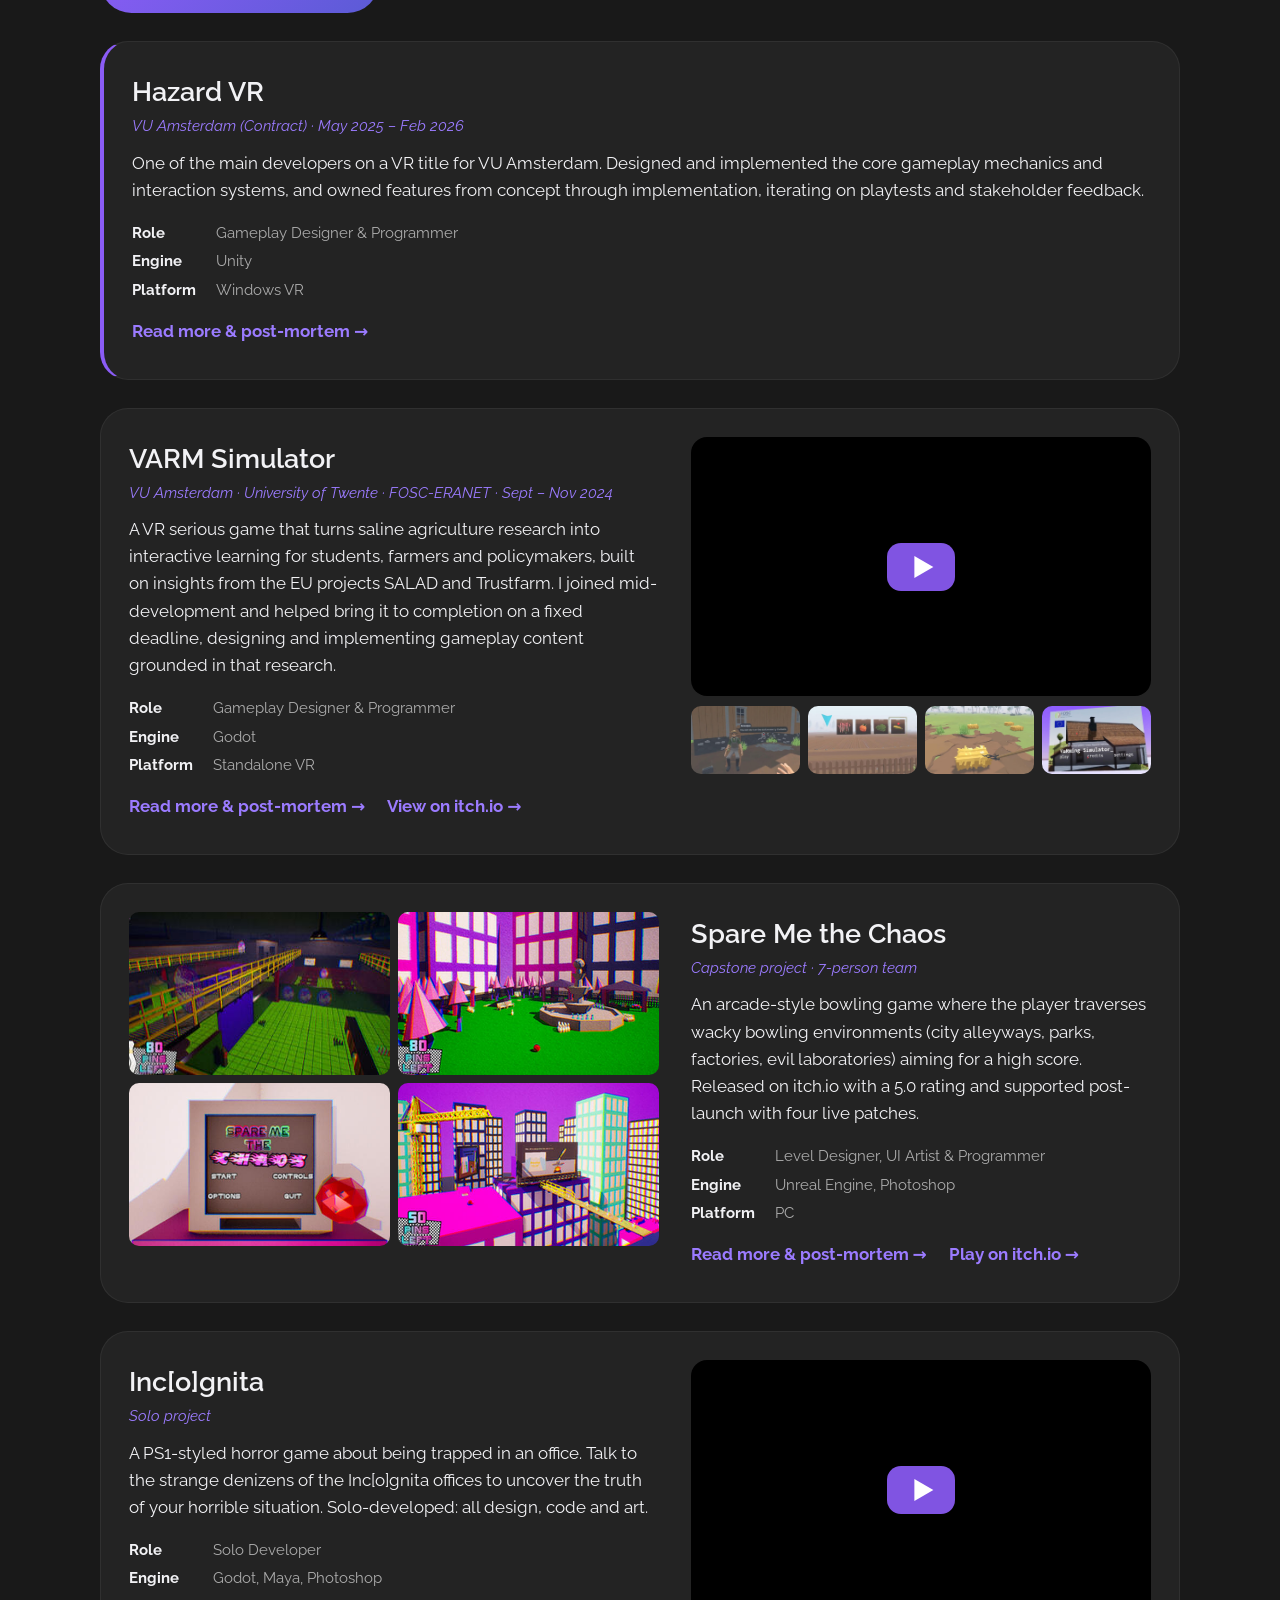
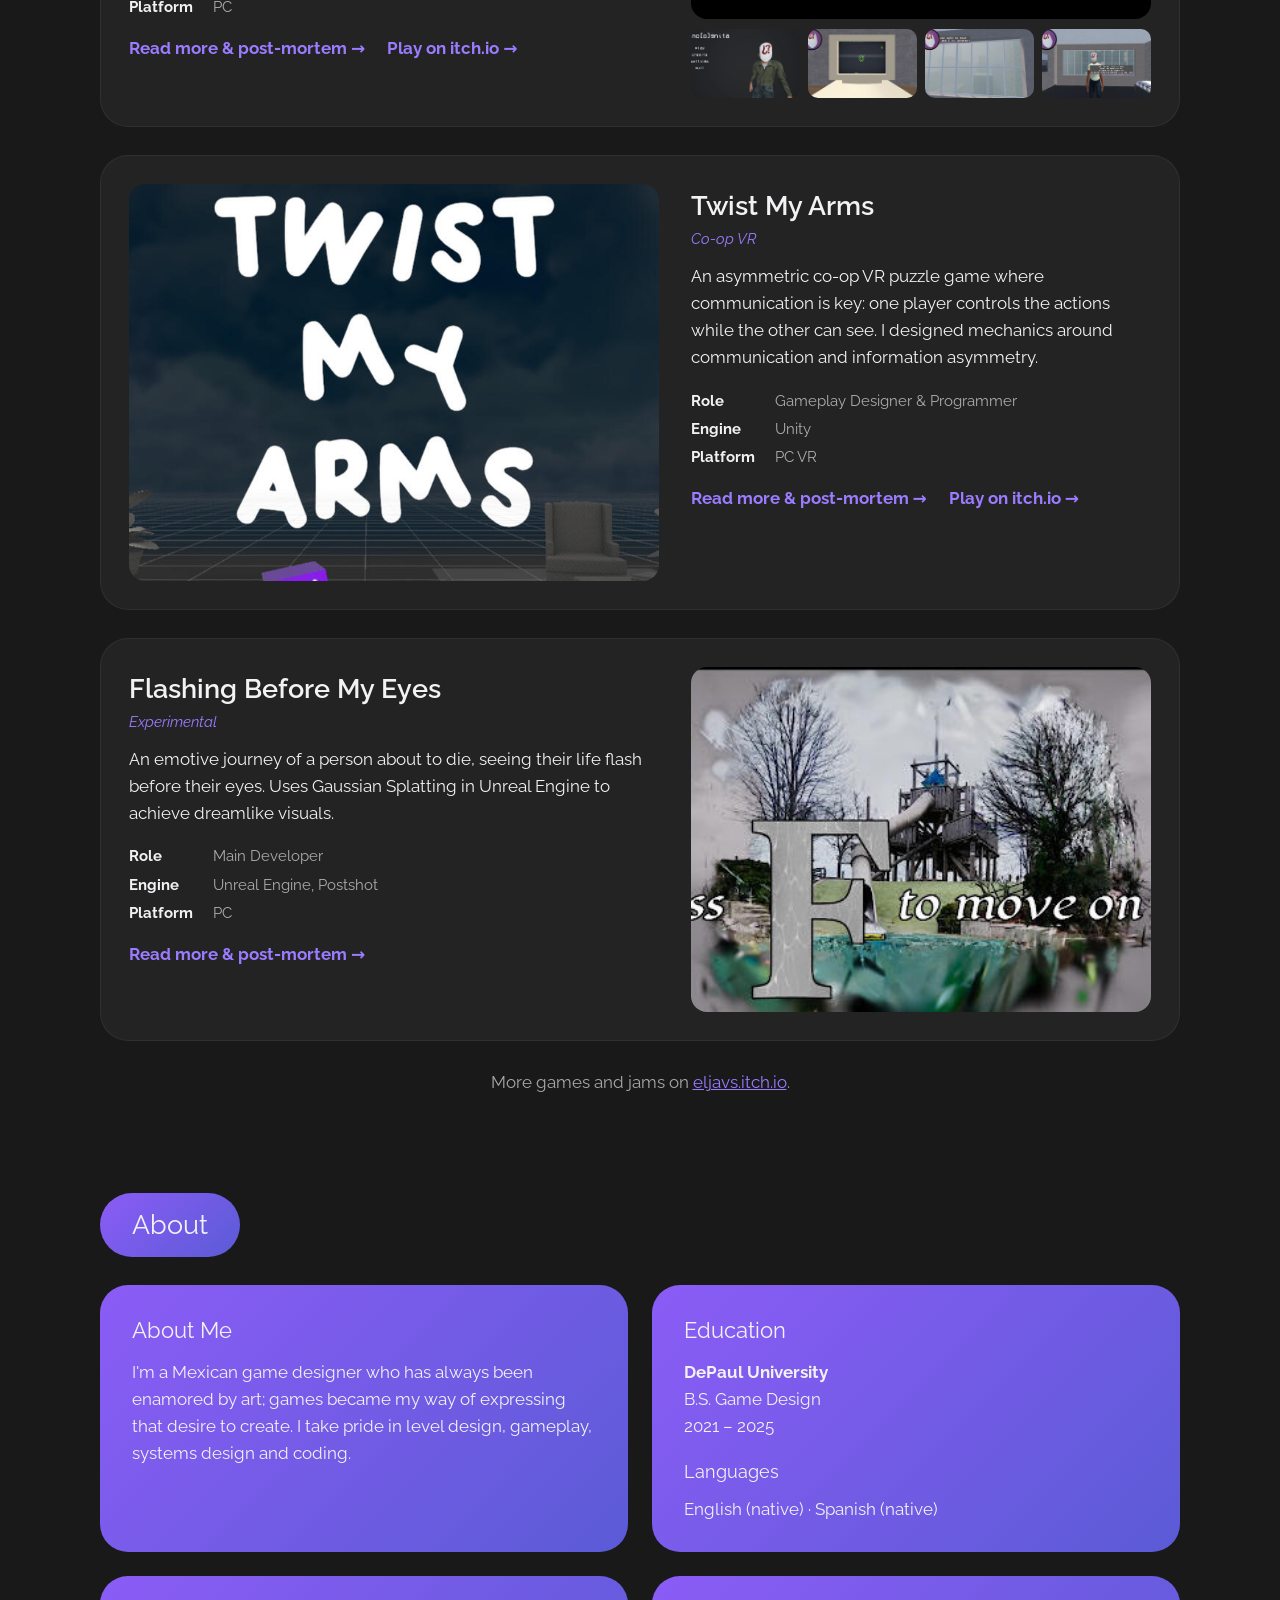
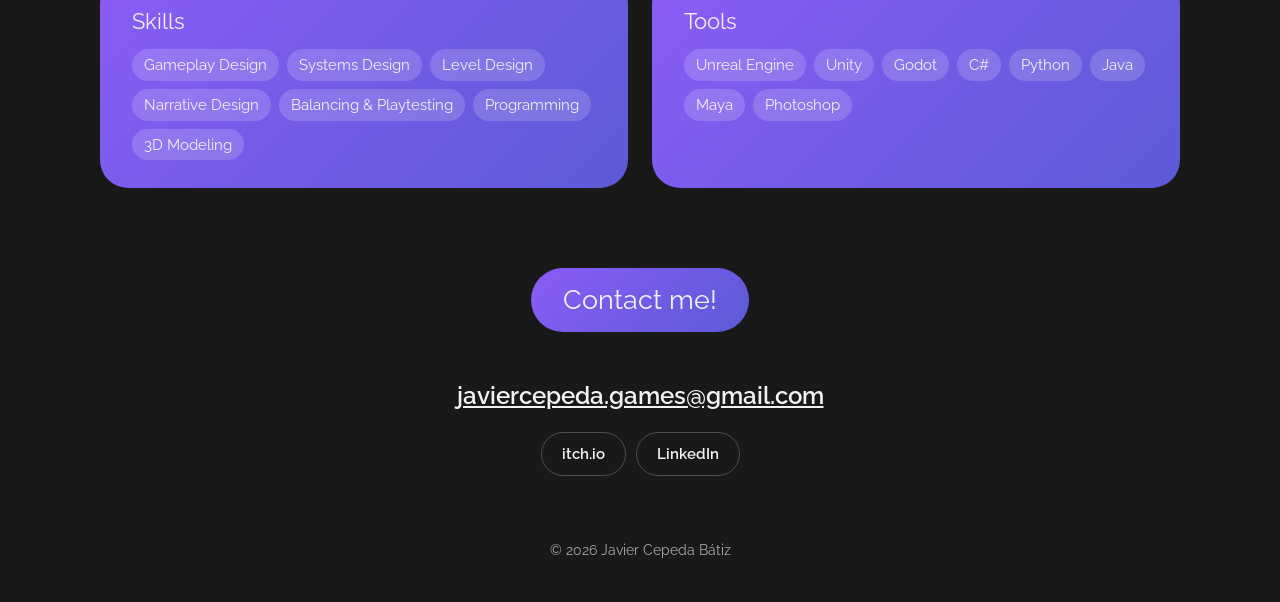
==== commit e6997b0f: "Alexandria: new 1080p clips (course and clones, slide, billboard color, cut-in and cutscene) Co-Auth" ====
--- a/index.html
+++ b/index.html
@@ -45,7 +45,7 @@
     <article class="project current">
       <div class="media">
         <figure class="clip">
-          <video src="assets/img/alexandria/gameplay.mp4" poster="assets/img/alexandria/gameplay-poster.jpg" autoplay muted loop playsinline aria-label="Alexandria gameplay clip"></video>
+          <video src="assets/img/alexandria/course-clones.mp4" poster="assets/img/alexandria/course-clones-poster.jpg" autoplay muted loop playsinline aria-label="Alexandria: running a course, then buying clones that replay it"></video>
           <span class="dev-tag">Early development footage</span>
         </figure>
         <div class="gallery">
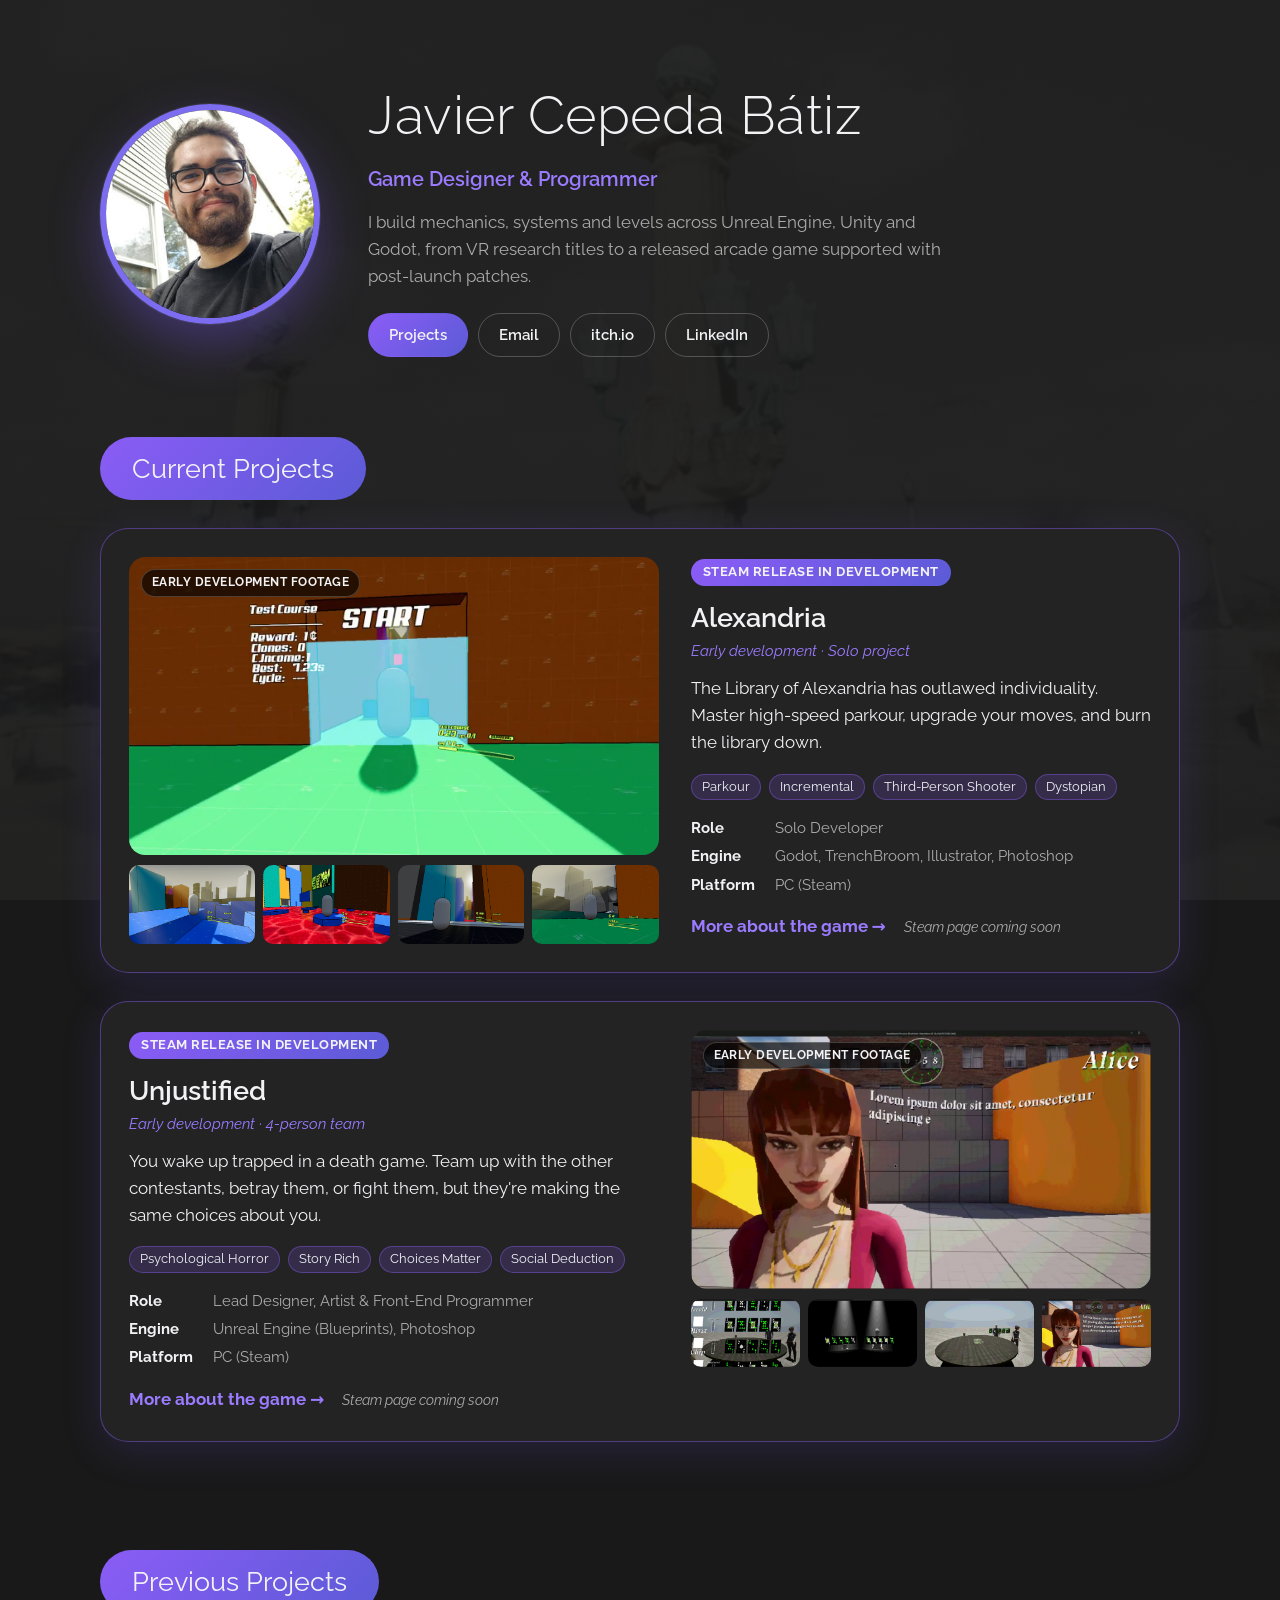
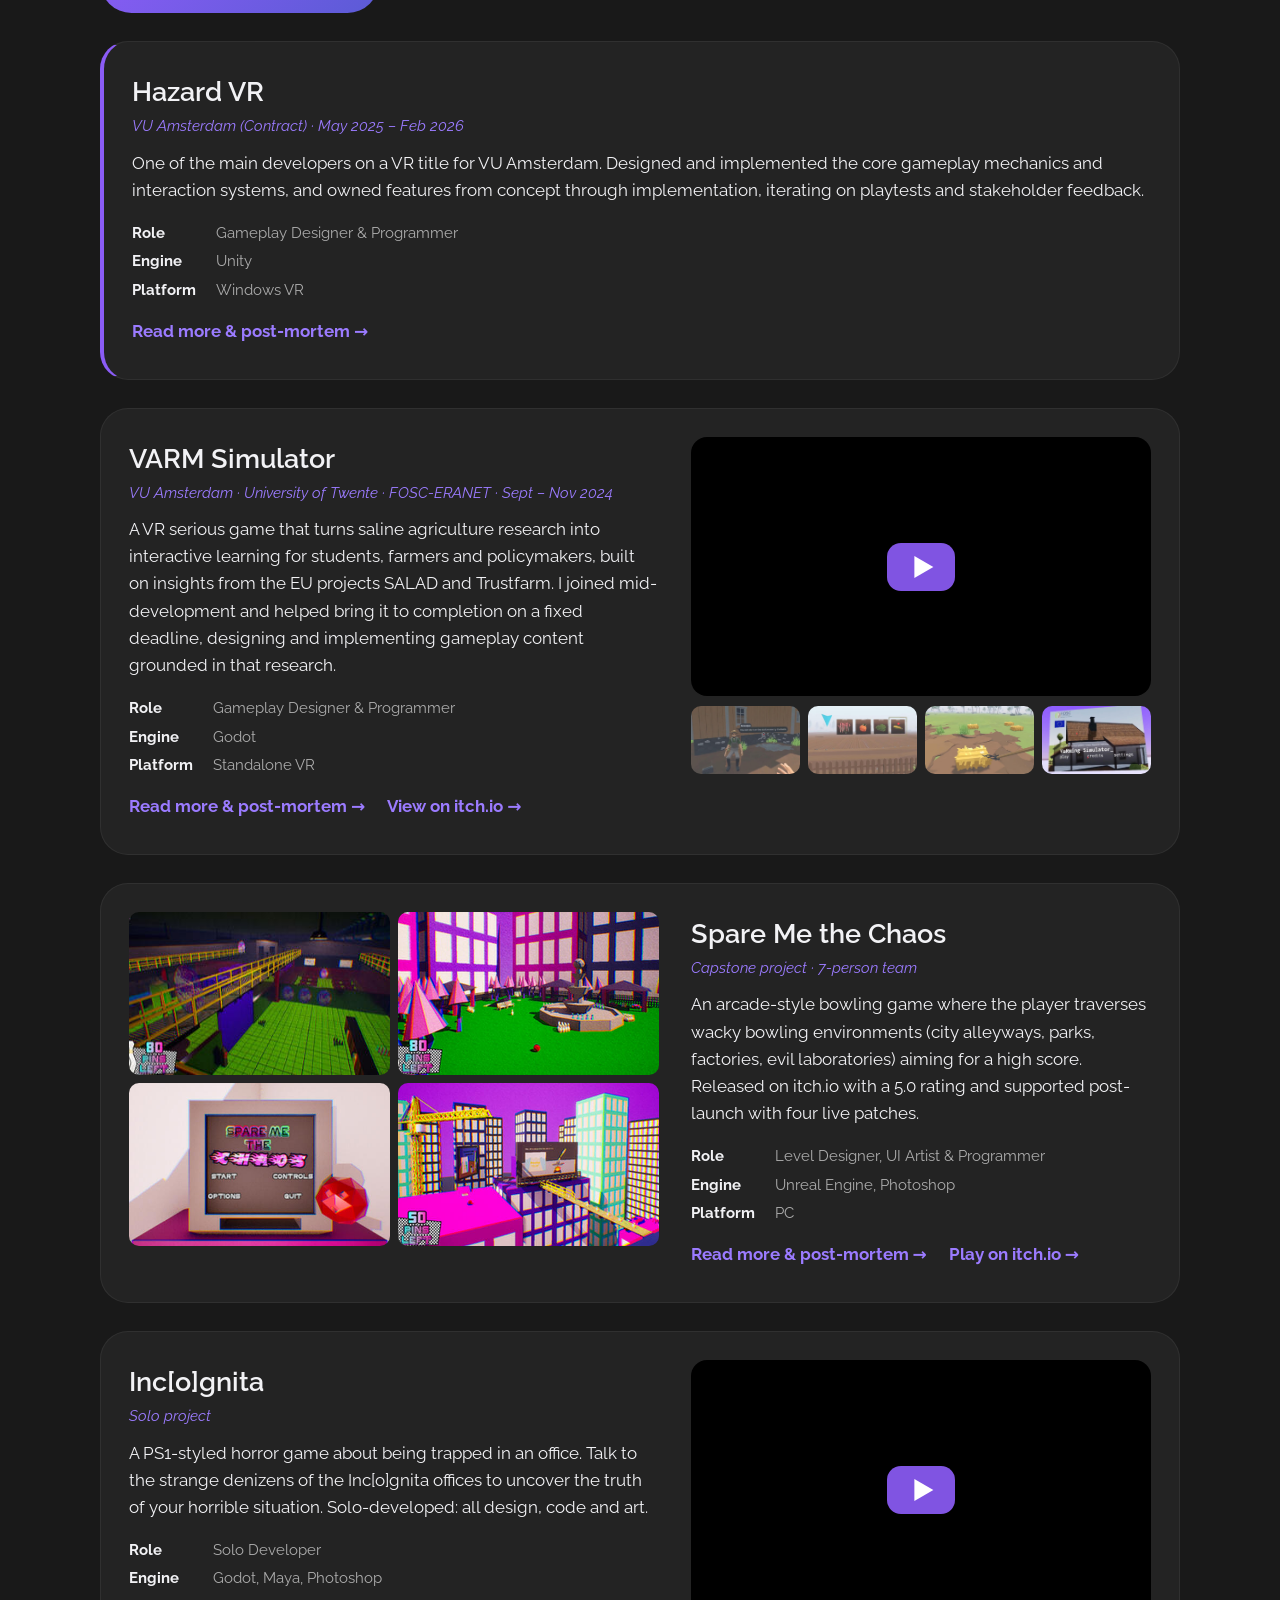
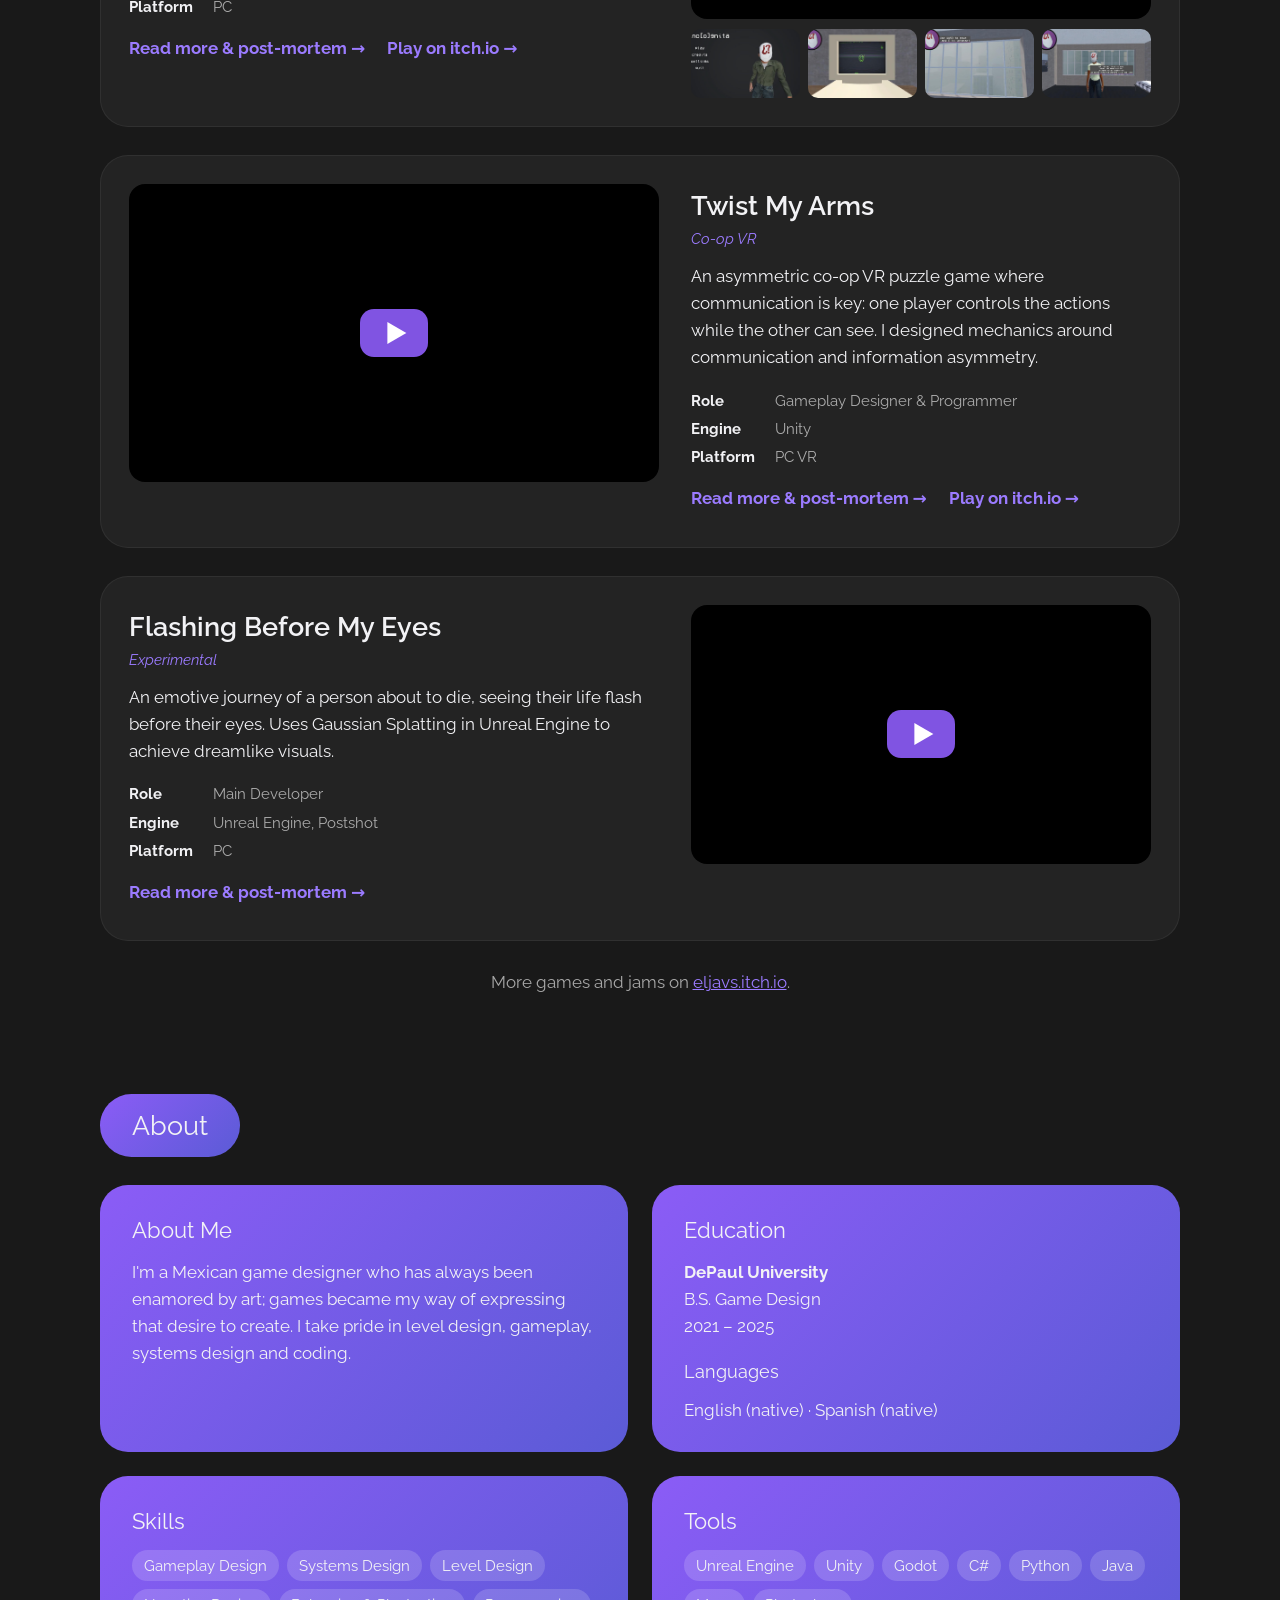
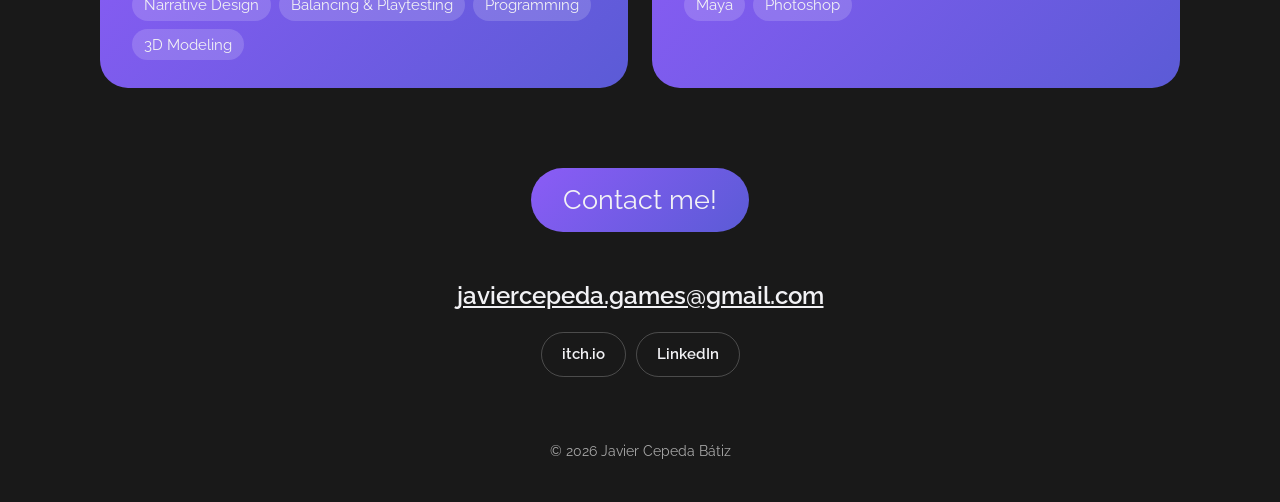
==== commit c96438cd: "Add YouTube videos for Twist My Arms and Flashing Before My Eyes Co-Authored-By: Claude Opus 5.5 <no" ====
--- a/index.html
+++ b/index.html
@@ -199,7 +199,7 @@
 
     <article class="project">
       <div class="media">
-        <img class="cover" src="assets/img/twist-my-arms.jpg" alt="Twist My Arms key art" loading="lazy">
+        <div class="yt" data-id="Y_iURIsgBQU" data-title="Twist My Arms highlight reel"></div>
       </div>
       <div class="project-body">
         <h3><a href="games/twist-my-arms.html">Twist My Arms</a></h3>
@@ -217,7 +217,7 @@
 
     <article class="project">
       <div class="media">
-        <img class="cover" src="assets/img/flashing.jpg" alt="Flashing Before My Eyes screenshot" loading="lazy">
+        <div class="yt" data-id="ttlWF38-7tU" data-title="Flashing Before My Eyes walkthrough"></div>
       </div>
       <div class="project-body">
         <h3><a href="games/flashing-before-my-eyes.html">Flashing Before My Eyes</a></h3>
--- a/style.css
+++ b/style.css
@@ -199,3 +199,9 @@
 .gallery.three { grid-template-columns: repeat(3, 1fr); }
 @media (max-width: 800px) { .clips { grid-template-columns: 1fr; } .gallery.three { grid-template-columns: repeat(2, 1fr); } }
 .clips .wide { grid-column: 1 / -1; }
+.concept h2 { font-size: 1.6rem; font-weight: 600; margin: 36px 0 12px; }
+.gallery.concept-gallery { grid-template-columns: repeat(3, 1fr); gap: 12px; }
+.gallery.concept-gallery img { aspect-ratio: 3/4; object-fit: contain; background: #fff; padding: 6px; }
+.concept .credit { margin: -4px 0 14px; color: var(--muted); font-style: italic; font-size: .92rem; }
+.concept-gallery figure { margin: 0; }
+.concept-gallery figcaption { padding-top: 6px; text-align: center; color: var(--muted); font-size: .88rem; }
